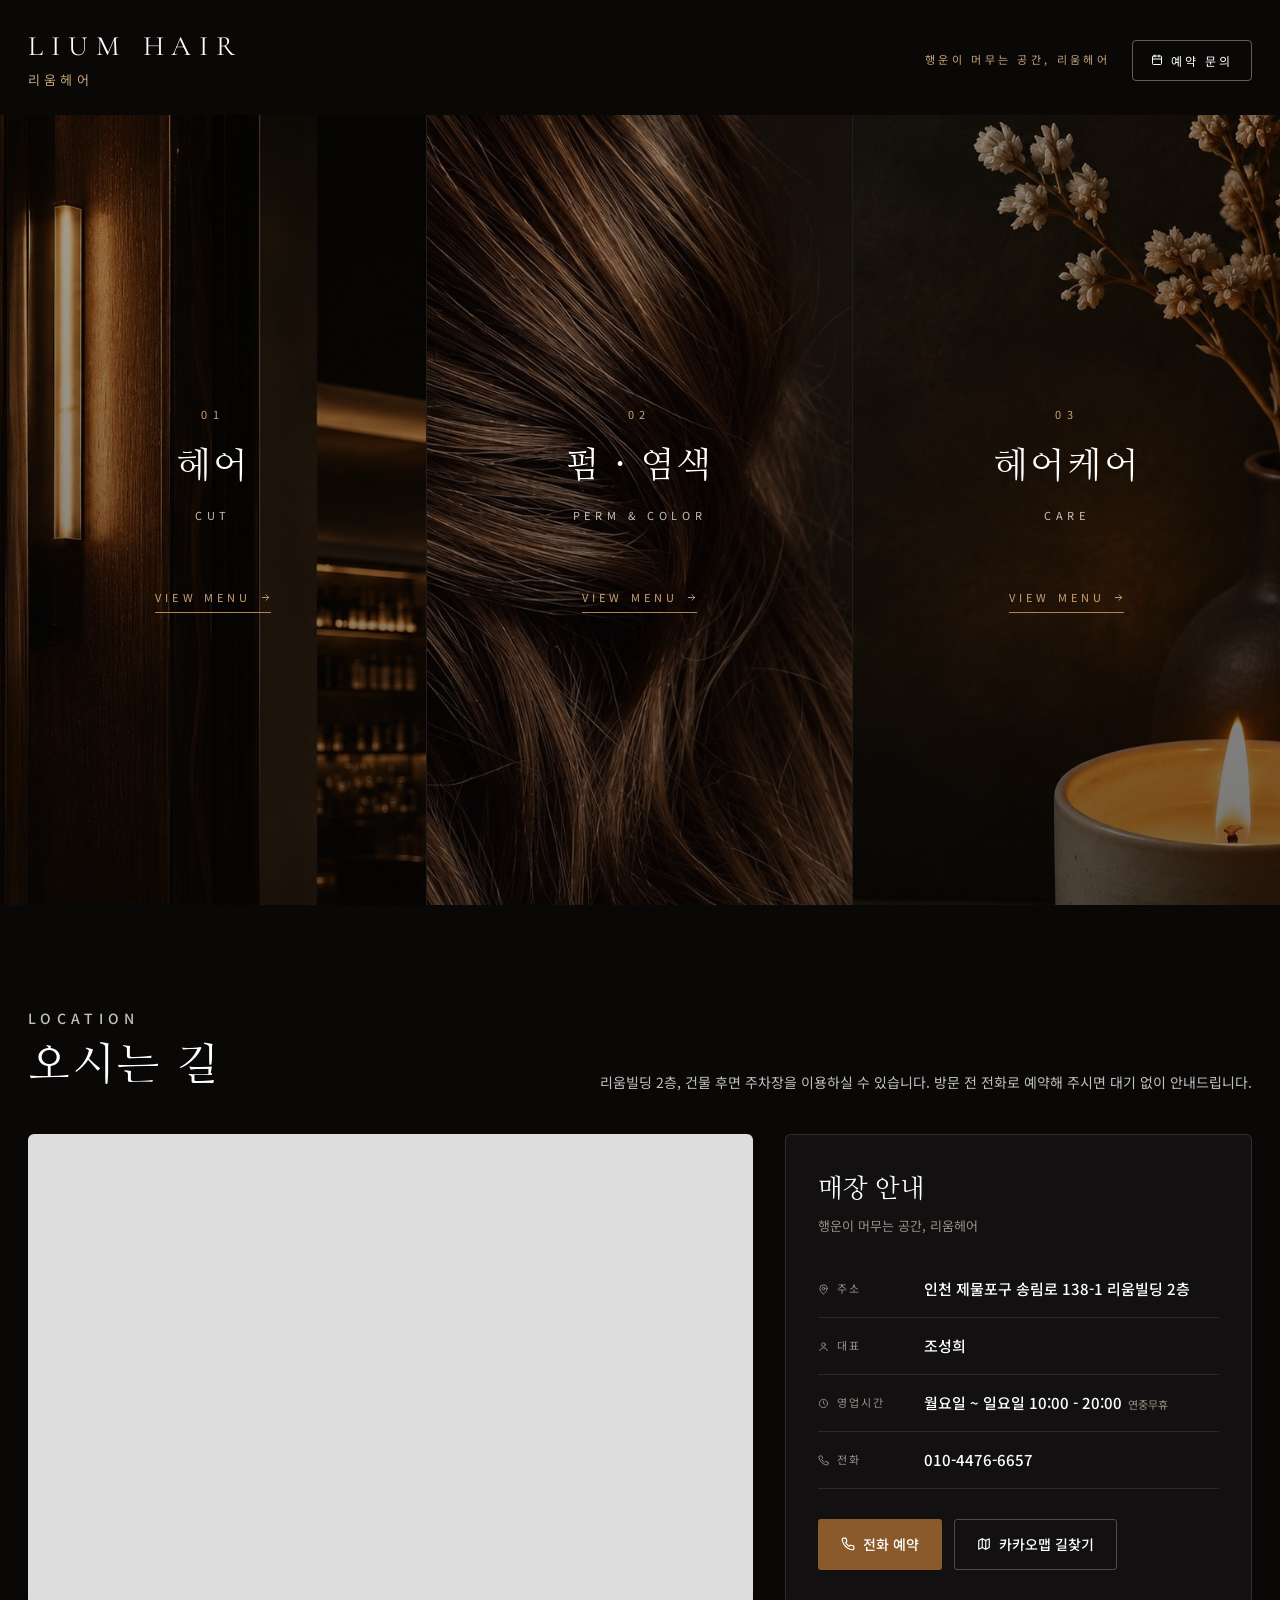
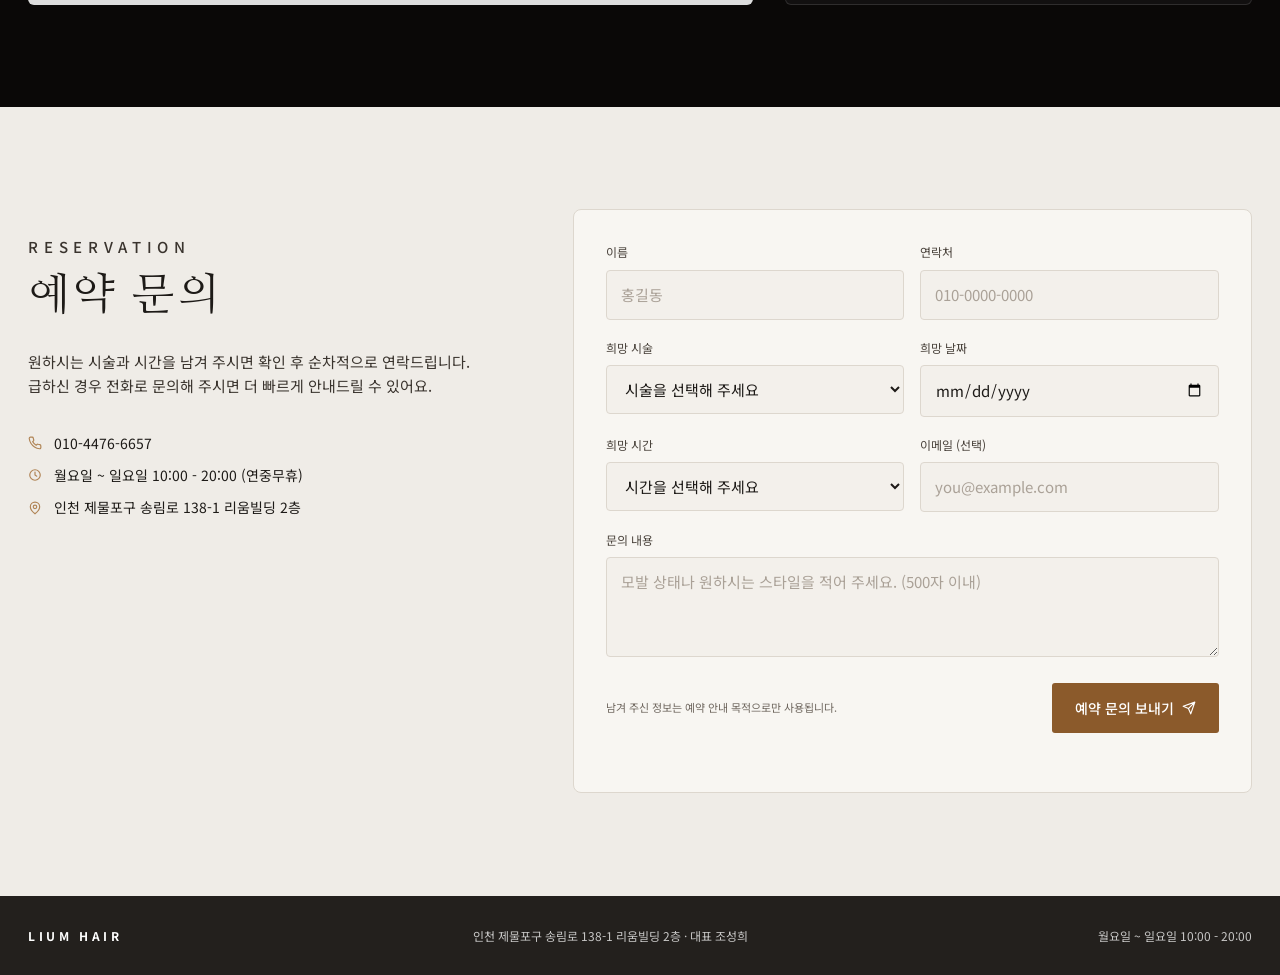
==== index.html @ de259b53 "리움헤어 홈페이지 업로드" ====
<!DOCTYPE html>
<html lang="ko">
<head>
<meta charset="UTF-8">
<meta name="viewport" content="width=device-width, initial-scale=1">
<title>리움헤어 | 인천 헤어살롱 LIUM HAIR</title>
<meta name="description" content="행운이 머무는 공간, 리움헤어. 인천 제물포구 송림로 헤어살롱 — 커트, 펌·염색, 헤어케어.">
<meta property="og:title" content="리움헤어 | 인천 헤어살롱 LIUM HAIR">
<meta property="og:description" content="행운이 머무는 공간, 리움헤어. 인천 제물포구 송림로 헤어살롱 — 커트, 펌·염색, 헤어케어.">
<meta property="og:image" content="images/cut.jpg">
<meta name="theme-color" content="#0a0807">
<link rel="icon" href="data:image/svg+xml,<svg xmlns='http://www.w3.org/2000/svg' viewBox='0 0 64 64'><rect width='64' height='64' fill='%230a0807'/><text x='32' y='44' font-family='Georgia,serif' font-size='34' fill='%23c9a27a' text-anchor='middle'>L</text></svg>">
<link rel="preconnect" href="https://fonts.googleapis.com">
<link rel="preconnect" href="https://fonts.gstatic.com" crossorigin>
<link href="https://fonts.googleapis.com/css2?family=Cormorant+Garamond:wght@400;500&family=Nanum+Myeongjo&family=Noto+Sans+KR:wght@400;500;700&display=swap" rel="stylesheet">
<link rel="stylesheet" href="style.css">
</head>
<body>
<header class="site-header">
  <a href="index.html">
    <h1 class="logo-en">LIUM HAIR</h1>
    <p class="logo-ko">리움헤어</p>
  </a>
  <div class="header-right">
    <span class="tagline">행운이 머무는 공간, 리움헤어</span>
    <a class="btn-ghost" href="#reservation"><svg class="icon" viewBox="0 0 24 24" aria-hidden="true"><rect x="3" y="4" width="18" height="17" rx="2"/><path d="M16 2v4M8 2v4M3 10h18"/></svg> 예약 문의</a>
  </div>
</header>
<main>
<section class="hero">
  <a class="panel" href="cut.html">
    <img src="images/cut.jpg" alt="헤어" style="object-position:60% 50%">
    <div class="panel-body">
      <p class="num">01</p>
      <h2 class="panel-title">헤어</h2>
      <p class="panel-sub">CUT</p>
      <span class="view-menu">VIEW MENU <svg class="icon" viewBox="0 0 24 24" aria-hidden="true"><path d="M5 12h14M13 6l6 6-6 6"/></svg></span>
    </div>
  </a>
  <a class="panel" href="perm.html">
    <img src="images/perm.jpg" alt="펌 · 염색" style="object-position:50% 50%">
    <div class="panel-body">
      <p class="num">02</p>
      <h2 class="panel-title">펌 · 염색</h2>
      <p class="panel-sub">PERM &amp; COLOR</p>
      <span class="view-menu">VIEW MENU <svg class="icon" viewBox="0 0 24 24" aria-hidden="true"><path d="M5 12h14M13 6l6 6-6 6"/></svg></span>
    </div>
  </a>
  <a class="panel" href="care.html">
    <img src="images/care.jpg" alt="헤어케어" style="object-position:88% 50%">
    <div class="panel-body">
      <p class="num">03</p>
      <h2 class="panel-title">헤어케어</h2>
      <p class="panel-sub">CARE</p>
      <span class="view-menu">VIEW MENU <svg class="icon" viewBox="0 0 24 24" aria-hidden="true"><path d="M5 12h14M13 6l6 6-6 6"/></svg></span>
    </div>
  </a>
</section>
<div class="hero-bar">
  <span>월요일 ~ 일요일 10:00 - 20:00</span>
  <span>인천 제물포구 송림로 138-1 리움빌딩 2층</span>
  <a href="tel:01044766657">010-4476-6657</a>
</div>

<section class="section theme-dark" id="location">
  <div class="loc-head reveal">
    <div>
      <p class="eyebrow">LOCATION</p>
      <h2 class="section-title">오시는 길</h2>
    </div>
    <p>리움빌딩 2층, 건물 후면 주차장을 이용하실 수 있습니다. 방문 전 전화로 예약해 주시면 대기 없이 안내드립니다.</p>
  </div>
  <div class="loc-grid reveal">
    <div class="map">
      <iframe src="https://maps.google.com/maps?q=%EC%9D%B8%EC%B2%9C%20%EB%8F%99%EA%B5%AC%20%EC%86%A1%EB%A6%BC%EB%A1%9C%20138-1&z=16&hl=ko&output=embed" title="리움헤어 위치 지도" loading="lazy" referrerpolicy="no-referrer-when-downgrade"></iframe>
    </div>
    <div class="info-card">
      <h3>매장 안내</h3>
      <p class="lead">행운이 머무는 공간, 리움헤어</p>
      <ul class="info-list">
        <li><span class="label"><svg class="icon" viewBox="0 0 24 24" aria-hidden="true"><path d="M20 10c0 6-8 12-8 12s-8-6-8-12a8 8 0 0 1 16 0z"/><circle cx="12" cy="10" r="3"/></svg>주소</span><span>인천 제물포구 송림로 138-1 리움빌딩 2층</span></li>
        <li><span class="label"><svg class="icon" viewBox="0 0 24 24" aria-hidden="true"><circle cx="12" cy="8" r="4"/><path d="M4 21c0-4 4-6 8-6s8 2 8 6"/></svg>대표</span><span>조성희</span></li>
        <li><span class="label"><svg class="icon" viewBox="0 0 24 24" aria-hidden="true"><circle cx="12" cy="12" r="9"/><path d="M12 7v5l3 2"/></svg>영업시간</span><span>월요일 ~ 일요일 <span class="br-m">10:00 - 20:00<small>연중무휴</small></span></span></li>
        <li><span class="label"><svg class="icon" viewBox="0 0 24 24" aria-hidden="true"><path d="M22 16.9v3a2 2 0 0 1-2.2 2 19.8 19.8 0 0 1-8.6-3.1 19.5 19.5 0 0 1-6-6A19.8 19.8 0 0 1 2.1 4.2 2 2 0 0 1 4.1 2h3a2 2 0 0 1 2 1.7c.1 1 .4 1.9.7 2.8a2 2 0 0 1-.5 2.1L8 9.9a16 16 0 0 0 6 6l1.3-1.3a2 2 0 0 1 2.1-.4c.9.3 1.8.6 2.8.7a2 2 0 0 1 1.7 2z"/></svg>전화</span><span><a href="tel:01044766657">010-4476-6657</a></span></li>
      </ul>
      <div class="btn-row" style="margin-top:0">
        <a class="btn btn-primary" href="tel:01044766657"><svg class="icon" viewBox="0 0 24 24" aria-hidden="true"><path d="M22 16.9v3a2 2 0 0 1-2.2 2 19.8 19.8 0 0 1-8.6-3.1 19.5 19.5 0 0 1-6-6A19.8 19.8 0 0 1 2.1 4.2 2 2 0 0 1 4.1 2h3a2 2 0 0 1 2 1.7c.1 1 .4 1.9.7 2.8a2 2 0 0 1-.5 2.1L8 9.9a16 16 0 0 0 6 6l1.3-1.3a2 2 0 0 1 2.1-.4c.9.3 1.8.6 2.8.7a2 2 0 0 1 1.7 2z"/></svg> 전화 예약</a>
        <a class="btn btn-outline" href="https://map.kakao.com/link/search/%EC%9D%B8%EC%B2%9C%20%EB%8F%99%EA%B5%AC%20%EC%86%A1%EB%A6%BC%EB%A1%9C%20138-1" target="_blank" rel="noopener"><svg class="icon" viewBox="0 0 24 24" aria-hidden="true"><path d="m3 6 6-3 6 3 6-3v15l-6 3-6-3-6 3z"/><path d="M9 3v15M15 6v15"/></svg> 카카오맵 길찾기</a>
      </div>
    </div>
  </div>
</section>

<section class="section theme-beige" id="reservation">
  <div class="reserve">
    <div class="reserve-text reveal">
      <p class="eyebrow">RESERVATION</p>
      <h2 class="section-title">예약 문의</h2>
      <p>원하시는 시술과 시간을 남겨 주시면 확인 후 순차적으로 연락드립니다.<br>급하신 경우 전화로 문의해 주시면 더 빠르게 안내드릴 수 있어요.</p>
      <ul class="contact-list">
        <li><svg class="icon" viewBox="0 0 24 24" aria-hidden="true"><path d="M22 16.9v3a2 2 0 0 1-2.2 2 19.8 19.8 0 0 1-8.6-3.1 19.5 19.5 0 0 1-6-6A19.8 19.8 0 0 1 2.1 4.2 2 2 0 0 1 4.1 2h3a2 2 0 0 1 2 1.7c.1 1 .4 1.9.7 2.8a2 2 0 0 1-.5 2.1L8 9.9a16 16 0 0 0 6 6l1.3-1.3a2 2 0 0 1 2.1-.4c.9.3 1.8.6 2.8.7a2 2 0 0 1 1.7 2z"/></svg><a href="tel:01044766657">010-4476-6657</a></li>
        <li><svg class="icon" viewBox="0 0 24 24" aria-hidden="true"><circle cx="12" cy="12" r="9"/><path d="M12 7v5l3 2"/></svg>월요일 ~ 일요일 10:00 - 20:00 (연중무휴)</li>
        <li><svg class="icon" viewBox="0 0 24 24" aria-hidden="true"><path d="M20 10c0 6-8 12-8 12s-8-6-8-12a8 8 0 0 1 16 0z"/><circle cx="12" cy="10" r="3"/></svg>인천 제물포구 송림로 138-1 리움빌딩 2층</li>
      </ul>
    </div>
    <form class="form-card reveal" id="reserve-form" novalidate>
      <div class="form-grid">
        <div class="field"><label for="r-name">이름</label><input id="r-name" name="name" placeholder="홍길동" autocomplete="name"></div>
        <div class="field"><label for="r-phone">연락처</label><input id="r-phone" name="phone" type="tel" inputmode="numeric" placeholder="010-0000-0000" autocomplete="tel"></div>
        <div class="field"><label for="r-service">희망 시술</label><select id="r-service" name="service"><option value="">시술을 선택해 주세요</option><optgroup label="헤어"><option>남성컷</option><option>여성컷</option><option>학생컷</option></optgroup><optgroup label="펌 · 염색"><option>일반펌</option><option>시니어펌</option><option>히피펌</option><option>기본염색</option><option>시니어염색</option></optgroup><optgroup label="헤어케어"><option>크리닉 + 앰플</option></optgroup><option>상담 후 결정</option></select></div>
        <div class="field"><label for="r-date">희망 날짜</label><input id="r-date" name="date" type="date"></div>
        <div class="field"><label for="r-time">희망 시간</label><select id="r-time" name="time"><option value="">시간을 선택해 주세요</option><option>10:00</option><option>10:30</option><option>11:00</option><option>11:30</option><option>12:00</option><option>12:30</option><option>13:00</option><option>13:30</option><option>14:00</option><option>14:30</option><option>15:00</option><option>15:30</option><option>16:00</option><option>16:30</option><option>17:00</option><option>17:30</option><option>18:00</option><option>18:30</option><option>19:00</option></select></div>
        <div class="field"><label for="r-email">이메일 (선택)</label><input id="r-email" name="email" type="email" placeholder="you@example.com" autocomplete="email"></div>
        <div class="field full"><label for="r-msg">문의 내용</label><textarea id="r-msg" name="message" maxlength="500" placeholder="모발 상태나 원하시는 스타일을 적어 주세요. (500자 이내)"></textarea></div>
      </div>
      <div class="form-foot">
        <small>남겨 주신 정보는 예약 안내 목적으로만 사용됩니다.</small>
        <button class="btn btn-primary" type="submit">예약 문의 보내기 <svg class="icon" viewBox="0 0 24 24" aria-hidden="true"><path d="M22 2 11 13M22 2l-7 20-4-9-9-4 20-7z"/></svg></button>
      </div>
      <p class="form-status" role="status" aria-live="polite"></p>
    </form>
  </div>
</section>
</main>
<footer class="site-footer">
  <strong>LIUM HAIR</strong>
  <span>인천 제물포구 송림로 138-1 리움빌딩 2층 · 대표 조성희</span>
  <span>월요일 ~ 일요일 10:00 - 20:00</span>
</footer>
<script src="script.js"></script>
</body>
</html>
---- style.css ----
/* =========================================================
   LIUM HAIR — 리움헤어
   색상·글꼴은 아래 :root 값만 바꾸면 전체에 반영됩니다.
   ========================================================= */
:root {
  --black: #0a0807;
  --dark: #121010;
  --footer: #23201d;
  --cream: #f8f6f2;
  --beige: #efece7;
  --line-light: #ddd7ce;
  --line-dark: rgba(255, 255, 255, 0.09);
  --gold: #b08455;
  --gold-soft: #c9a27a;
  --brown: #8b5a2b;
  --brown-dark: #74491f;
  --text: #1d1a17;
  --muted: #6f675f;
  --muted-dark: #9a9087;
  --serif: "Nanum Myeongjo", "Noto Serif KR", serif;
  --latin: "Cormorant Garamond", "Nanum Myeongjo", serif;
  --sans: "Noto Sans KR", -apple-system, "Apple SD Gothic Neo", "Malgun Gothic", sans-serif;
  --pad: clamp(20px, 2.2vw, 42px);
}

* { box-sizing: border-box; margin: 0; padding: 0; }
html { scroll-behavior: smooth; -webkit-text-size-adjust: 100%; }
body { font-family: var(--sans); color: var(--text); background: var(--cream); line-height: 1.6; word-break: keep-all; }
img { display: block; max-width: 100%; }
a { color: inherit; text-decoration: none; }
button, input, select, textarea { font: inherit; color: inherit; }
.icon { width: 1em; height: 1em; flex: none; fill: none; stroke: currentColor; stroke-width: 2; stroke-linecap: round; stroke-linejoin: round; }

/* ---------- 공통 버튼 ---------- */
.btn { display: inline-flex; align-items: center; gap: 8px; padding: 13px 22px; border-radius: 3px; font-size: 14px; font-weight: 500; cursor: pointer; transition: background .2s, border-color .2s, color .2s; border: 1px solid transparent; white-space: nowrap; }
.btn-primary { background: var(--brown); color: #fff; }
.btn-primary:hover { background: var(--brown-dark); }
.btn-outline { border-color: var(--line-light); background: transparent; color: var(--text); }
.btn-outline:hover { border-color: var(--text); }
.theme-dark .btn-outline { border-color: rgba(255,255,255,.25); color: #fff; }
.theme-dark .btn-outline:hover { border-color: #fff; }

/* ---------- 섹션 공통 ---------- */
.section { padding: clamp(64px, 8vw, 110px) var(--pad); }
.eyebrow { font-size: 11px; letter-spacing: .38em; color: var(--gold); font-weight: 500; margin-bottom: 10px; }
.section-title { font-family: var(--serif); font-weight: 400; font-size: clamp(30px, 3.4vw, 44px); letter-spacing: .06em; line-height: 1.25; }
.theme-dark { background: var(--black); color: #fff; }
.theme-light { background: var(--cream); }
.theme-beige { background: var(--beige); }

/* ---------- 메인 헤더 ---------- */
.site-header { background: var(--black); color: #fff; display: flex; align-items: center; justify-content: space-between; padding: 30px var(--pad) 24px; gap: 20px; }
.logo-en { font-family: var(--latin); font-weight: 400; font-size: clamp(26px, 2.2vw, 34px); letter-spacing: .28em; line-height: 1.2; }
.logo-ko { font-size: 13px; letter-spacing: .32em; color: var(--gold-soft); margin-top: 6px; }
.header-right { display: flex; align-items: center; gap: 22px; }
.tagline { font-size: 11px; letter-spacing: .3em; color: var(--gold-soft); }
.btn-ghost { display: inline-flex; align-items: center; gap: 8px; padding: 10px 18px; border: 1px solid rgba(255,255,255,.35); border-radius: 4px; font-size: 12px; letter-spacing: .25em; transition: background .2s, color .2s; }
.btn-ghost:hover { background: #fff; color: var(--black); }

/* ---------- 메인 히어로 (3분할) ---------- */
.hero { display: grid; grid-template-columns: repeat(3, 1fr); height: calc(100vh - 110px - 50px); height: calc(100svh - 110px - 50px); min-height: 560px; background: var(--black); }
.panel { position: relative; overflow: hidden; color: #fff; display: flex; align-items: center; justify-content: center; text-align: center; border-right: 1px solid var(--line-dark); }
.panel:last-child { border-right: 0; }
.panel img { position: absolute; inset: 0; width: 100%; height: 100%; object-fit: cover; transition: transform 1.2s ease; }
.panel::after { content: ""; position: absolute; inset: 0; background: linear-gradient(180deg, rgba(8,6,5,.35) 0%, rgba(8,6,5,.55) 100%); transition: background .6s; }
.panel:hover img { transform: scale(1.05); }
.panel:hover::after { background: linear-gradient(180deg, rgba(8,6,5,.2) 0%, rgba(8,6,5,.45) 100%); }
.panel-body { position: relative; z-index: 1; }
.num { font-size: 11px; letter-spacing: .5em; color: var(--gold-soft); }
.panel-title { font-family: var(--serif); font-weight: 400; font-size: clamp(32px, 2.8vw, 46px); letter-spacing: .08em; margin: 14px 0 12px; }
.panel-sub { font-size: 11px; letter-spacing: .42em; color: rgba(255,255,255,.75); }
.view-menu { display: inline-flex; align-items: center; gap: 8px; margin-top: 64px; padding-bottom: 6px; border-bottom: 1px solid var(--gold); font-size: 11px; letter-spacing: .38em; color: var(--gold-soft); transition: gap .3s; }
.panel:hover .view-menu { gap: 14px; }
.hero-bar { background: var(--black); color: var(--muted-dark); display: flex; justify-content: space-between; align-items: center; gap: 16px; padding: 16px var(--pad); font-size: 12px; letter-spacing: .08em; border-top: 1px solid var(--line-dark); min-height: 50px; }

/* ---------- 상세 페이지 헤더 ---------- */
.sub-header { position: sticky; top: 0; z-index: 50; background: rgba(248,246,242,.94); backdrop-filter: blur(8px); -webkit-backdrop-filter: blur(8px); border-bottom: 1px solid var(--line-light); display: grid; grid-template-columns: 1fr auto 1fr; align-items: center; padding: 26px var(--pad); }
.back { display: inline-flex; align-items: center; gap: 10px; font-size: 11px; letter-spacing: .3em; justify-self: start; }
.sub-logo { font-family: var(--latin); font-size: 20px; letter-spacing: .3em; }
.sub-phone { justify-self: end; display: inline-flex; align-items: center; gap: 8px; font-size: 11px; letter-spacing: .2em; }

/* ---------- 상세 소개 ---------- */
.intro { display: grid; grid-template-columns: minmax(0, 1.05fr) minmax(0, 1fr); gap: clamp(28px, 4vw, 64px); align-items: center; padding: 64px var(--pad); }
.intro-img { border-radius: 6px; overflow: hidden; aspect-ratio: 880 / 520; }
.intro-img img { width: 100%; height: 100%; object-fit: cover; }
.intro .eyebrow { margin-bottom: 14px; }
.intro-title { font-family: var(--serif); font-weight: 400; font-size: clamp(36px, 3.4vw, 50px); letter-spacing: .08em; line-height: 1.2; }
.intro-sub { color: var(--brown); font-size: 14px; margin: 10px 0 30px; }
.intro-desc { font-size: 16px; line-height: 1.75; color: #3a342e; }
.btn-row { display: flex; flex-wrap: wrap; gap: 12px; margin-top: 34px; }

/* ---------- 메뉴 가격표 ---------- */
.menu-note { font-size: 14px; color: var(--muted); margin-top: 12px; }
.price-list { list-style: none; margin-top: 48px; }
.price-list li { display: flex; justify-content: space-between; gap: 20px; padding: 18px 0; border-bottom: 1px solid var(--line-light); font-size: 16px; font-weight: 500; }
.price-list li:last-child { border-bottom: 0; }
.price-list .price { color: #5b3c1f; }

/* ---------- 다른 메뉴 카드 ---------- */
.cards { display: grid; grid-template-columns: repeat(2, 1fr); gap: 24px; margin-top: 30px; }
.card { position: relative; height: 240px; border-radius: 6px; overflow: hidden; color: #fff; display: flex; align-items: flex-end; padding: 22px; }
.card img { position: absolute; inset: 0; width: 100%; height: 100%; object-fit: cover; transition: transform 1s ease; }
.card::after { content: ""; position: absolute; inset: 0; background: linear-gradient(90deg, rgba(10,8,7,.82) 0%, rgba(10,8,7,.55) 55%, rgba(10,8,7,.3) 100%); }
.card:hover img { transform: scale(1.05); }
.card-body { position: relative; z-index: 1; }
.card .num { font-size: 10px; letter-spacing: .3em; }
.card-title { font-family: var(--serif); font-size: 26px; font-weight: 400; margin: 4px 0 4px; }
.card-sub { font-size: 10px; letter-spacing: .32em; color: rgba(255,255,255,.75); }

/* ---------- 오시는 길 ---------- */
.loc-head { display: flex; justify-content: space-between; align-items: flex-end; gap: 30px; margin-bottom: 40px; }
.loc-head p { max-width: 460px; font-size: 14px; color: var(--muted); }
.theme-dark .loc-head p { color: rgba(255,255,255,.75); }
.loc-grid { display: grid; grid-template-columns: minmax(0, 1.55fr) minmax(0, 1fr); gap: 32px; align-items: stretch; }
.map { position: relative; border-radius: 6px; overflow: hidden; min-height: 440px; background: #ddd; }
.map iframe { position: absolute; inset: 0; width: 100%; height: 100%; border: 0; }
.info-card { border: 1px solid var(--line-light); background: var(--beige); border-radius: 6px; padding: 34px 32px; }
.theme-dark .info-card { border-color: rgba(255,255,255,.12); background: var(--dark); }
.info-card h3 { font-family: var(--serif); font-weight: 400; font-size: 26px; }
.info-card .lead { font-size: 13px; color: var(--muted); margin-top: 6px; }
.theme-dark .info-card .lead { color: var(--muted-dark); }
.info-list { list-style: none; margin: 24px 0 30px; }
.info-list li { display: grid; grid-template-columns: 96px 1fr; align-items: center; gap: 10px; padding: 16px 0; border-bottom: 1px solid var(--line-light); font-size: 15px; font-weight: 500; }
.theme-dark .info-list li { border-color: rgba(255,255,255,.1); }
.info-list .label { display: inline-flex; align-items: center; gap: 8px; font-size: 11px; letter-spacing: .2em; color: var(--muted); font-weight: 400; }
.theme-dark .info-list .label { color: var(--muted-dark); }
.info-list small { font-size: 11px; color: var(--muted); margin-left: 6px; font-weight: 400; }
.theme-dark .info-list small { color: var(--muted-dark); }

/* ---------- 예약 문의 ---------- */
.reserve { display: grid; grid-template-columns: minmax(0, .8fr) minmax(0, 1.1fr); gap: clamp(32px, 4vw, 70px); align-items: start; }
.reserve-text p { font-size: 15px; color: #3a342e; margin-top: 26px; max-width: 690px; }
.contact-list { list-style: none; margin-top: 34px; font-size: 14px; }
.contact-list li { display: flex; align-items: center; gap: 12px; margin-bottom: 10px; }
.contact-list .icon { color: var(--gold); }
.form-card { background: var(--cream); border: 1px solid var(--line-light); border-radius: 8px; padding: 32px; }
.form-grid { display: grid; grid-template-columns: 1fr 1fr; gap: 18px 16px; }
.field { display: flex; flex-direction: column; gap: 8px; }
.field.full { grid-column: 1 / -1; }
.field label { font-size: 12px; color: #4a433c; }
.field input, .field select, .field textarea { width: 100%; background: #f3f0eb; border: 1px solid var(--line-light); border-radius: 4px; padding: 12px 14px; font-size: 15px; outline: none; transition: border-color .2s, background .2s; }
.field textarea { min-height: 100px; resize: vertical; }
.field input:focus, .field select:focus, .field textarea:focus { border-color: var(--brown); background: #fff; }
.field input::placeholder, .field textarea::placeholder { color: #aaa197; }
.form-foot { display: flex; justify-content: space-between; align-items: center; gap: 16px; margin-top: 26px; }
.form-foot small { font-size: 11px; color: var(--muted); }
.form-status { margin-top: 14px; font-size: 13px; color: var(--brown); min-height: 1em; }

/* ---------- 푸터 ---------- */
.site-footer { background: var(--footer); color: rgba(255,255,255,.75); display: flex; justify-content: space-between; align-items: center; gap: 16px; padding: 30px var(--pad); font-size: 12px; }
.site-footer strong { color: #fff; font-size: 12px; letter-spacing: .3em; }

/* ---------- 등장 애니메이션 ---------- */
.reveal { opacity: 0; transform: translateY(18px); transition: opacity .8s ease, transform .8s ease; }
.reveal.in { opacity: 1; transform: none; }
@media (prefers-reduced-motion: reduce) { .reveal { opacity: 1; transform: none; transition: none; } html { scroll-behavior: auto; } }

/* ---------- 데스크탑 전용 ---------- */
@media (min-width: 769px) {
  .hero { height: calc(100vh - 110px); height: calc(100svh - 110px); }
  .hero-bar { display: none; }
}
@media (min-width: 1025px) {
  .loc-head p { max-width: none; white-space: nowrap; }
}
.field input[type="date"] { cursor: pointer; }

/* =========================================================
   태블릿
   ========================================================= */
@media (max-width: 1024px) {
  .loc-grid, .reserve { grid-template-columns: 1fr; }
  .tagline { display: none; }
}

/* =========================================================
   모바일
   ========================================================= */
@media (max-width: 768px) {
  .site-header { flex-direction: column; text-align: center; padding: 30px 20px 22px; gap: 18px; }
  .header-right { gap: 0; }
  .hero { grid-template-columns: 1fr; height: auto; min-height: 0; }
  .panel { height: 280px; border-right: 0; border-bottom: 1px solid var(--line-dark); }
  .panel-title { font-size: 34px; margin: 10px 0 8px; }
  .view-menu { margin-top: 30px; }
  .hero-bar { flex-direction: column; text-align: center; gap: 4px; padding: 20px; }

  .sub-header { padding: 18px 20px; }
  .sub-logo { font-size: 16px; letter-spacing: .24em; }
  .sub-phone span { display: none; }
  .sub-phone .icon { width: 18px; height: 18px; }
  .back span { display: none; }
  .back .icon { width: 18px; height: 18px; }

  .intro { grid-template-columns: 1fr; padding: 28px 20px 56px; gap: 30px; }
  .intro-desc { font-size: 15px; }
  .btn-row .btn { flex: 1; justify-content: center; }

  .cards { grid-template-columns: 1fr; gap: 14px; }
  .card { height: 180px; }

  .loc-head { flex-direction: column; align-items: flex-start; gap: 14px; margin-bottom: 28px; }
  .map { min-height: 300px; }
  .info-card { padding: 26px 22px; }
  .info-list li { grid-template-columns: 84px 1fr; font-size: 14px; }
  .br-m { display: block; }
  .info-card .btn-row { flex-direction: column; }
  .info-card .btn-row .btn { justify-content: center; }

  .form-card { padding: 22px 18px; }
  .form-grid { grid-template-columns: 1fr; }
  .form-foot { flex-direction: column-reverse; align-items: stretch; text-align: center; }
  .form-foot .btn { justify-content: center; padding: 15px; }

  .site-footer { flex-direction: column; text-align: center; gap: 8px; padding: 28px 20px; }
}
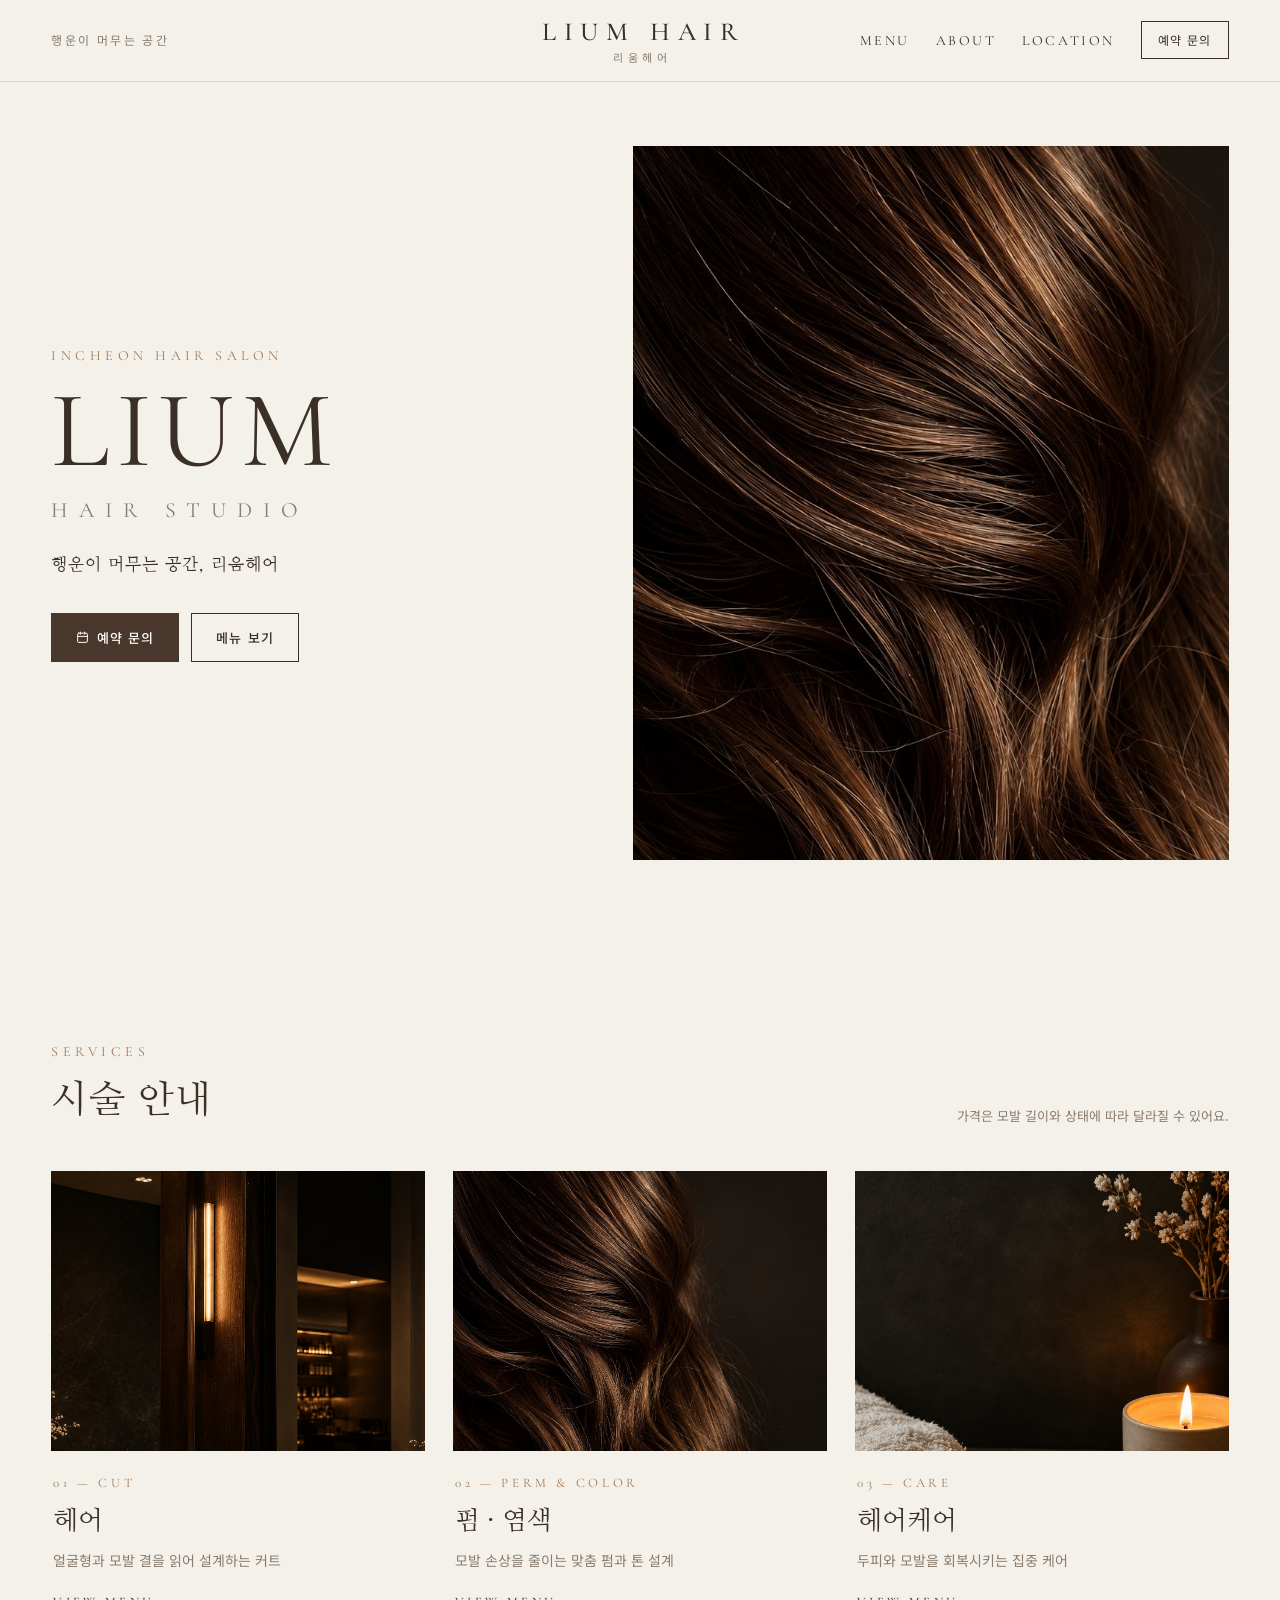
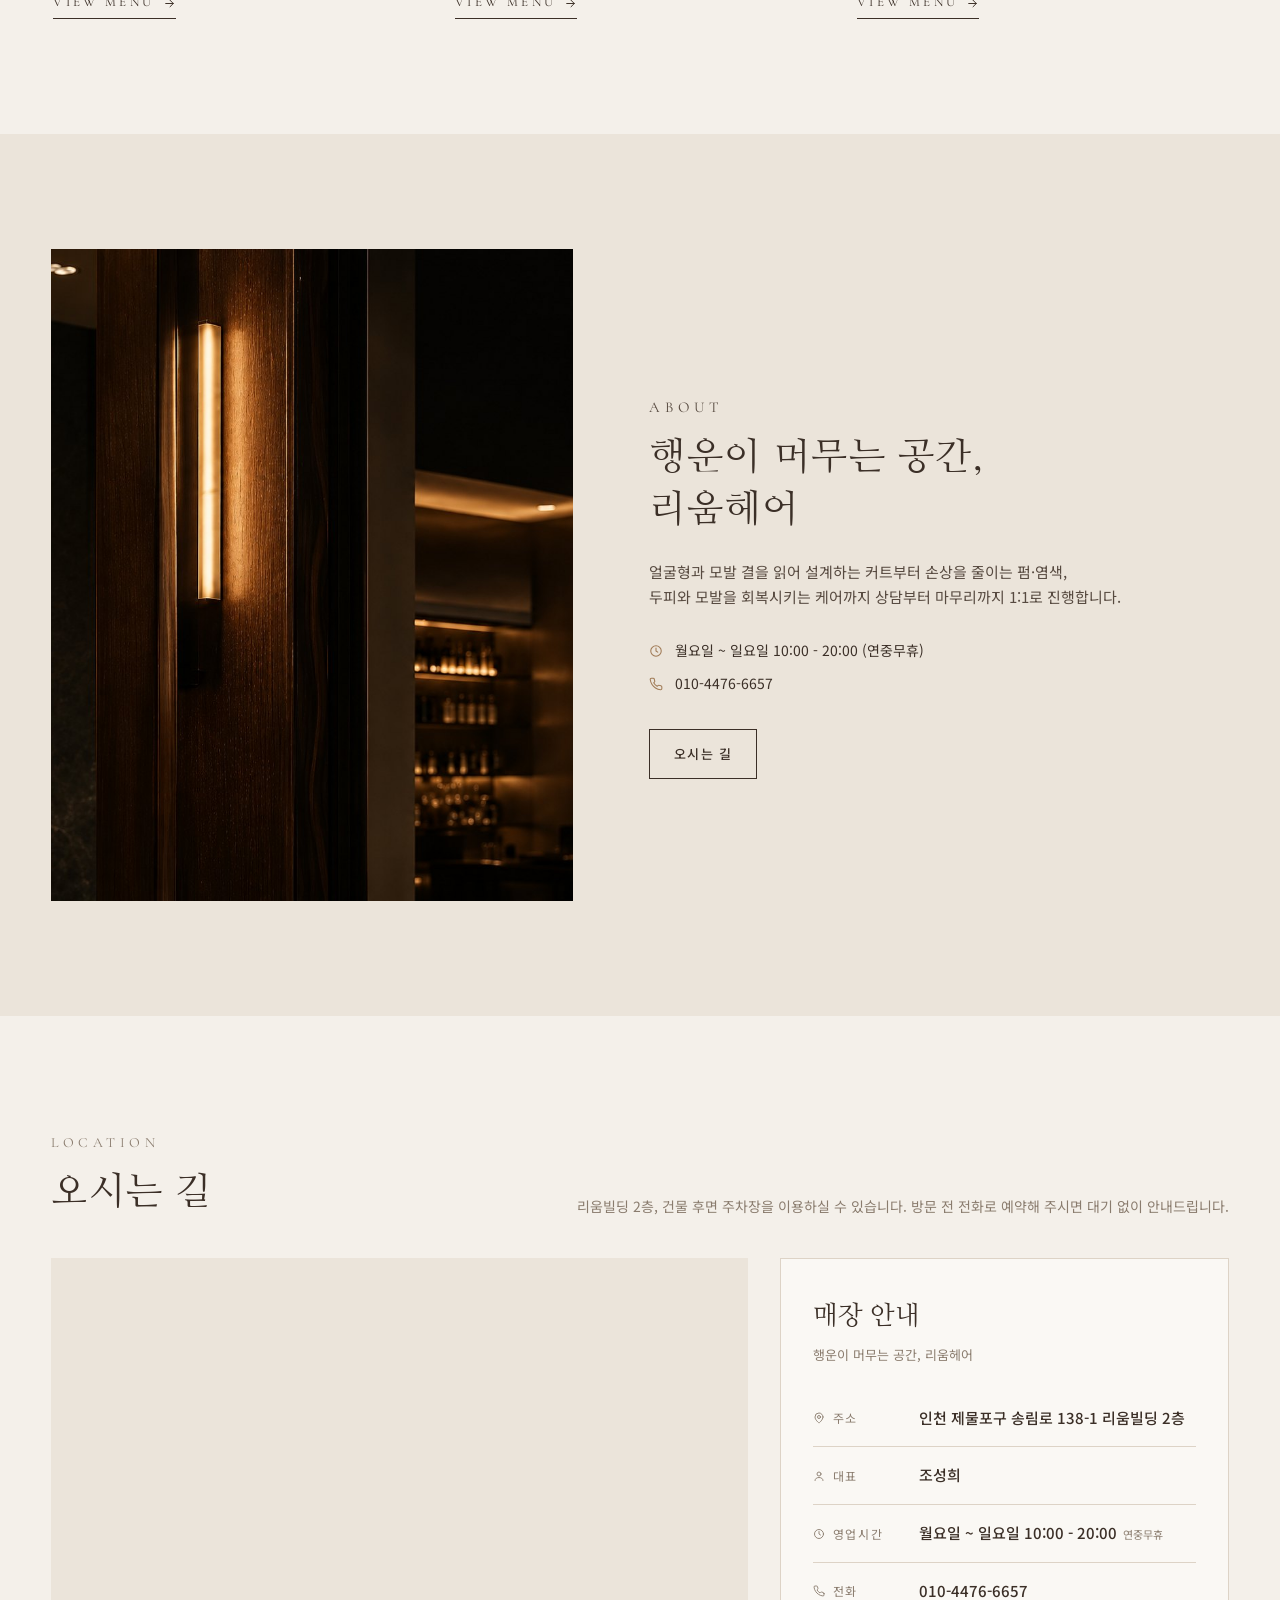
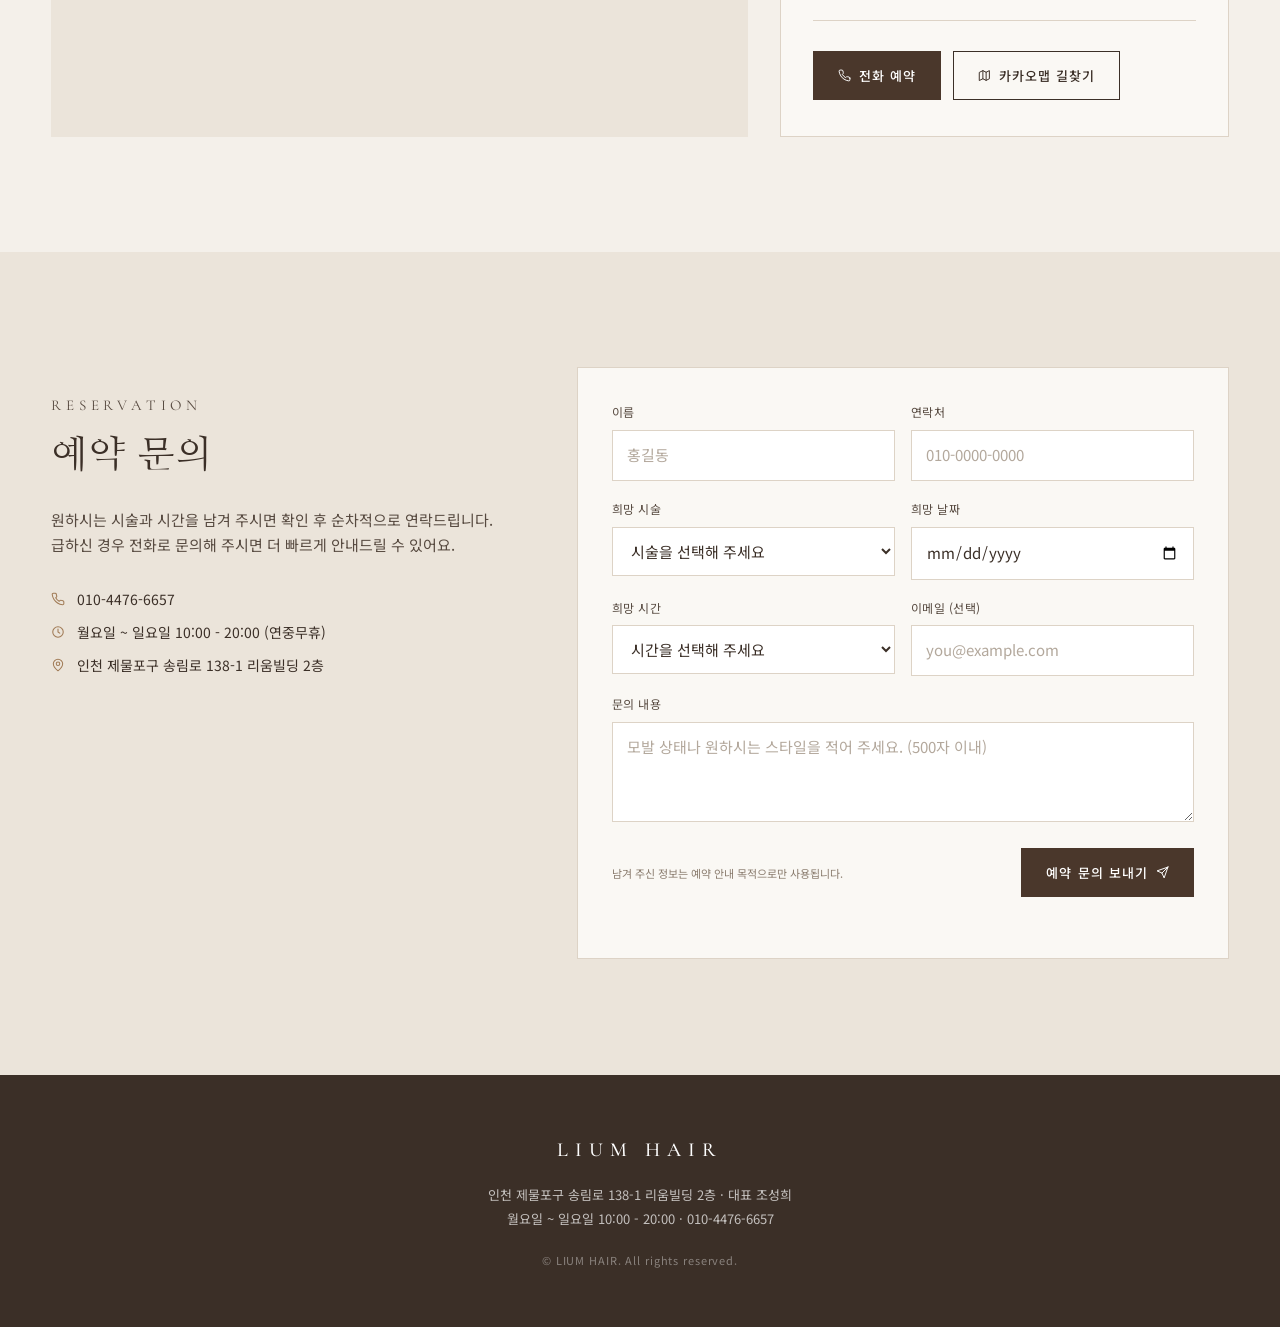
==== commit 7d2684fe: "밝은 크림 톤으로 디자인 변경" ====
--- a/index.html
+++ b/index.html
@@ -8,8 +8,8 @@
 <meta property="og:title" content="리움헤어 | 인천 헤어살롱 LIUM HAIR">
 <meta property="og:description" content="행운이 머무는 공간, 리움헤어. 인천 제물포구 송림로 헤어살롱 — 커트, 펌·염색, 헤어케어.">
 <meta property="og:image" content="images/cut.jpg">
-<meta name="theme-color" content="#0a0807">
-<link rel="icon" href="data:image/svg+xml,<svg xmlns='http://www.w3.org/2000/svg' viewBox='0 0 64 64'><rect width='64' height='64' fill='%230a0807'/><text x='32' y='44' font-family='Georgia,serif' font-size='34' fill='%23c9a27a' text-anchor='middle'>L</text></svg>">
+<meta name="theme-color" content="#f1ece4">
+<link rel="icon" href="data:image/svg+xml,<svg xmlns='http://www.w3.org/2000/svg' viewBox='0 0 64 64'><rect width='64' height='64' fill='%233b2f27'/><text x='32' y='44' font-family='Georgia,serif' font-size='34' fill='%23c9a27a' text-anchor='middle'>L</text></svg>">
 <link rel="preconnect" href="https://fonts.googleapis.com">
 <link rel="preconnect" href="https://fonts.gstatic.com" crossorigin>
 <link href="https://fonts.googleapis.com/css2?family=Cormorant+Garamond:wght@400;500&family=Nanum+Myeongjo&family=Noto+Sans+KR:wght@400;500;700&display=swap" rel="stylesheet">
@@ -17,52 +17,90 @@
 </head>
 <body>
 <header class="site-header">
-  <a href="index.html">
-    <h1 class="logo-en">LIUM HAIR</h1>
-    <p class="logo-ko">리움헤어</p>
+  <span class="header-left">행운이 머무는 공간</span>
+  <a class="brand" href="index.html">
+    <span class="logo-en">LIUM HAIR</span>
+    <span class="logo-ko">리움헤어</span>
   </a>
-  <div class="header-right">
-    <span class="tagline">행운이 머무는 공간, 리움헤어</span>
-    <a class="btn-ghost" href="#reservation"><svg class="icon" viewBox="0 0 24 24" aria-hidden="true"><rect x="3" y="4" width="18" height="17" rx="2"/><path d="M16 2v4M8 2v4M3 10h18"/></svg> 예약 문의</a>
-  </div>
+  <nav class="nav">
+    <a href="#services">MENU</a>
+    <a href="#about">ABOUT</a>
+    <a href="#location">LOCATION</a>
+    <a class="nav-cta" href="#reservation">예약 문의</a>
+  </nav>
 </header>
 <main>
 <section class="hero">
-  <a class="panel" href="cut.html">
-    <img src="images/cut.jpg" alt="헤어" style="object-position:60% 50%">
-    <div class="panel-body">
-      <p class="num">01</p>
-      <h2 class="panel-title">헤어</h2>
-      <p class="panel-sub">CUT</p>
-      <span class="view-menu">VIEW MENU <svg class="icon" viewBox="0 0 24 24" aria-hidden="true"><path d="M5 12h14M13 6l6 6-6 6"/></svg></span>
+  <div class="hero-text reveal">
+    <p class="eyebrow">INCHEON HAIR SALON</p>
+    <h1 class="hero-title">LIUM<span>HAIR STUDIO</span></h1>
+    <p class="hero-ko">행운이 머무는 공간, 리움헤어</p>
+    <div class="btn-row">
+      <a class="btn btn-primary" href="#reservation"><svg class="icon" viewBox="0 0 24 24" aria-hidden="true"><rect x="3" y="4" width="18" height="17" rx="2"/><path d="M16 2v4M8 2v4M3 10h18"/></svg> 예약 문의</a>
+      <a class="btn btn-outline" href="#services">메뉴 보기</a>
     </div>
-  </a>
-  <a class="panel" href="perm.html">
-    <img src="images/perm.jpg" alt="펌 · 염색" style="object-position:50% 50%">
-    <div class="panel-body">
-      <p class="num">02</p>
-      <h2 class="panel-title">펌 · 염색</h2>
-      <p class="panel-sub">PERM &amp; COLOR</p>
-      <span class="view-menu">VIEW MENU <svg class="icon" viewBox="0 0 24 24" aria-hidden="true"><path d="M5 12h14M13 6l6 6-6 6"/></svg></span>
+  </div>
+  <div class="hero-img reveal"><img src="images/perm.jpg" alt="리움헤어 펌 스타일"></div>
+</section>
+
+<section class="section theme-light" id="services">
+  <div class="sec-head reveal">
+    <div>
+      <p class="eyebrow">SERVICES</p>
+      <h2 class="section-title">시술 안내</h2>
     </div>
-  </a>
-  <a class="panel" href="care.html">
-    <img src="images/care.jpg" alt="헤어케어" style="object-position:88% 50%">
-    <div class="panel-body">
-      <p class="num">03</p>
-      <h2 class="panel-title">헤어케어</h2>
-      <p class="panel-sub">CARE</p>
-      <span class="view-menu">VIEW MENU <svg class="icon" viewBox="0 0 24 24" aria-hidden="true"><path d="M5 12h14M13 6l6 6-6 6"/></svg></span>
+    <p class="sec-note">가격은 모발 길이와 상태에 따라 달라질 수 있어요.</p>
+  </div>
+  <div class="svc-grid">
+    <a class="svc-card reveal" href="cut.html">
+      <div class="svc-img"><img src="images/cut.jpg" alt="헤어" loading="lazy" style="object-position:60% 50%"></div>
+      <div class="svc-body">
+        <p class="num">01 — CUT</p>
+        <h3 class="svc-title">헤어</h3>
+        <p class="svc-sub">얼굴형과 모발 결을 읽어 설계하는 커트</p>
+        <span class="view-menu">VIEW MENU <svg class="icon" viewBox="0 0 24 24" aria-hidden="true"><path d="M5 12h14M13 6l6 6-6 6"/></svg></span>
+      </div>
+    </a>
+    <a class="svc-card reveal" href="perm.html">
+      <div class="svc-img"><img src="images/perm.jpg" alt="펌 · 염색" loading="lazy" style="object-position:50% 50%"></div>
+      <div class="svc-body">
+        <p class="num">02 — PERM &amp; COLOR</p>
+        <h3 class="svc-title">펌 · 염색</h3>
+        <p class="svc-sub">모발 손상을 줄이는 맞춤 펌과 톤 설계</p>
+        <span class="view-menu">VIEW MENU <svg class="icon" viewBox="0 0 24 24" aria-hidden="true"><path d="M5 12h14M13 6l6 6-6 6"/></svg></span>
+      </div>
+    </a>
+    <a class="svc-card reveal" href="care.html">
+      <div class="svc-img"><img src="images/care.jpg" alt="헤어케어" loading="lazy" style="object-position:88% 50%"></div>
+      <div class="svc-body">
+        <p class="num">03 — CARE</p>
+        <h3 class="svc-title">헤어케어</h3>
+        <p class="svc-sub">두피와 모발을 회복시키는 집중 케어</p>
+        <span class="view-menu">VIEW MENU <svg class="icon" viewBox="0 0 24 24" aria-hidden="true"><path d="M5 12h14M13 6l6 6-6 6"/></svg></span>
+      </div>
+    </a>
+  </div>
+</section>
+
+<section class="section theme-beige" id="about">
+  <div class="about">
+    <div class="about-img reveal"><img src="images/cut.jpg" alt="리움헤어 매장" loading="lazy"></div>
+    <div class="about-text reveal">
+      <p class="eyebrow">ABOUT</p>
+      <h2 class="section-title">행운이 머무는 공간,<br>리움헤어</h2>
+      <p>얼굴형과 모발 결을 읽어 설계하는 커트부터 손상을 줄이는 펌·염색,<br class="pc-br">두피와 모발을 회복시키는 케어까지 상담부터 마무리까지 1:1로 진행합니다.</p>
+      <ul class="contact-list">
+        <li><svg class="icon" viewBox="0 0 24 24" aria-hidden="true"><circle cx="12" cy="12" r="9"/><path d="M12 7v5l3 2"/></svg>월요일 ~ 일요일 10:00 - 20:00 (연중무휴)</li>
+        <li><svg class="icon" viewBox="0 0 24 24" aria-hidden="true"><path d="M22 16.9v3a2 2 0 0 1-2.2 2 19.8 19.8 0 0 1-8.6-3.1 19.5 19.5 0 0 1-6-6A19.8 19.8 0 0 1 2.1 4.2 2 2 0 0 1 4.1 2h3a2 2 0 0 1 2 1.7c.1 1 .4 1.9.7 2.8a2 2 0 0 1-.5 2.1L8 9.9a16 16 0 0 0 6 6l1.3-1.3a2 2 0 0 1 2.1-.4c.9.3 1.8.6 2.8.7a2 2 0 0 1 1.7 2z"/></svg><a href="tel:01044766657">010-4476-6657</a></li>
+      </ul>
+      <div class="btn-row">
+        <a class="btn btn-outline" href="#location">오시는 길</a>
+      </div>
     </div>
-  </a>
+  </div>
 </section>
-<div class="hero-bar">
-  <span>월요일 ~ 일요일 10:00 - 20:00</span>
-  <span>인천 제물포구 송림로 138-1 리움빌딩 2층</span>
-  <a href="tel:01044766657">010-4476-6657</a>
-</div>
 
-<section class="section theme-dark" id="location">
+<section class="section theme-light" id="location">
   <div class="loc-head reveal">
     <div>
       <p class="eyebrow">LOCATION</p>
@@ -124,8 +162,9 @@
 </main>
 <footer class="site-footer">
   <strong>LIUM HAIR</strong>
-  <span>인천 제물포구 송림로 138-1 리움빌딩 2층 · 대표 조성희</span>
-  <span>월요일 ~ 일요일 10:00 - 20:00</span>
+  <p>인천 제물포구 송림로 138-1 리움빌딩 2층 · 대표 조성희</p>
+  <p>월요일 ~ 일요일 10:00 - 20:00 · <a href="tel:01044766657">010-4476-6657</a></p>
+  <small>© LIUM HAIR. All rights reserved.</small>
 </footer>
 <script src="script.js"></script>
 </body>
--- a/style.css
+++ b/style.css
@@ -3,152 +3,159 @@
    색상·글꼴은 아래 :root 값만 바꾸면 전체에 반영됩니다.
    ========================================================= */
 :root {
-  --black: #0a0807;
-  --dark: #121010;
-  --footer: #23201d;
-  --cream: #f8f6f2;
-  --beige: #efece7;
-  --line-light: #ddd7ce;
-  --line-dark: rgba(255, 255, 255, 0.09);
-  --gold: #b08455;
-  --gold-soft: #c9a27a;
-  --brown: #8b5a2b;
-  --brown-dark: #74491f;
-  --text: #1d1a17;
-  --muted: #6f675f;
-  --muted-dark: #9a9087;
+  --cream: #f4f0ea;      /* 기본 배경 */
+  --beige: #ebe4da;      /* 구역 배경 */
+  --paper: #faf8f4;      /* 카드·입력칸 */
+  --line: #ddd3c6;
+  --text: #3b2f27;       /* 기본 글자 (짙은 갈색) */
+  --muted: #8a7c6e;
+  --brown: #4a372b;      /* 버튼 */
+  --brown-dark: #33261d;
+  --accent: #a07a55;     /* 작은 영문 라벨 */
+  --footer: #3b2f27;
   --serif: "Nanum Myeongjo", "Noto Serif KR", serif;
   --latin: "Cormorant Garamond", "Nanum Myeongjo", serif;
   --sans: "Noto Sans KR", -apple-system, "Apple SD Gothic Neo", "Malgun Gothic", sans-serif;
-  --pad: clamp(20px, 2.2vw, 42px);
+  --pad: clamp(20px, 4vw, 64px);
+  --max: 1240px;
 }
 
 * { box-sizing: border-box; margin: 0; padding: 0; }
 html { scroll-behavior: smooth; -webkit-text-size-adjust: 100%; }
-body { font-family: var(--sans); color: var(--text); background: var(--cream); line-height: 1.6; word-break: keep-all; }
+body { font-family: var(--sans); color: var(--text); background: var(--cream); line-height: 1.65; word-break: keep-all; }
 img { display: block; max-width: 100%; }
 a { color: inherit; text-decoration: none; }
 button, input, select, textarea { font: inherit; color: inherit; }
-.icon { width: 1em; height: 1em; flex: none; fill: none; stroke: currentColor; stroke-width: 2; stroke-linecap: round; stroke-linejoin: round; }
+.icon { width: 1em; height: 1em; flex: none; fill: none; stroke: currentColor; stroke-width: 1.8; stroke-linecap: round; stroke-linejoin: round; }
 
 /* ---------- 공통 버튼 ---------- */
-.btn { display: inline-flex; align-items: center; gap: 8px; padding: 13px 22px; border-radius: 3px; font-size: 14px; font-weight: 500; cursor: pointer; transition: background .2s, border-color .2s, color .2s; border: 1px solid transparent; white-space: nowrap; }
+.btn { display: inline-flex; align-items: center; gap: 8px; padding: 13px 24px; border-radius: 0; font-size: 13px; letter-spacing: .08em; font-weight: 500; cursor: pointer; transition: background .2s, border-color .2s, color .2s; border: 1px solid transparent; white-space: nowrap; }
 .btn-primary { background: var(--brown); color: #fff; }
 .btn-primary:hover { background: var(--brown-dark); }
-.btn-outline { border-color: var(--line-light); background: transparent; color: var(--text); }
-.btn-outline:hover { border-color: var(--text); }
-.theme-dark .btn-outline { border-color: rgba(255,255,255,.25); color: #fff; }
-.theme-dark .btn-outline:hover { border-color: #fff; }
+.btn-outline { border-color: var(--text); background: transparent; color: var(--text); }
+.btn-outline:hover { background: var(--text); color: var(--cream); }
+.btn-row { display: flex; flex-wrap: wrap; gap: 12px; margin-top: 34px; }
 
 /* ---------- 섹션 공통 ---------- */
-.section { padding: clamp(64px, 8vw, 110px) var(--pad); }
-.eyebrow { font-size: 11px; letter-spacing: .38em; color: var(--gold); font-weight: 500; margin-bottom: 10px; }
-.section-title { font-family: var(--serif); font-weight: 400; font-size: clamp(30px, 3.4vw, 44px); letter-spacing: .06em; line-height: 1.25; }
-.theme-dark { background: var(--black); color: #fff; }
+.section { padding: clamp(72px, 9vw, 130px) var(--pad); }
+.section > * { max-width: var(--max); margin-left: auto; margin-right: auto; }
+.eyebrow { font-family: var(--latin); font-size: 14px; letter-spacing: .32em; color: var(--accent); margin-bottom: 12px; }
+.section-title { font-family: var(--serif); font-weight: 400; font-size: clamp(28px, 3vw, 40px); letter-spacing: .04em; line-height: 1.35; }
 .theme-light { background: var(--cream); }
 .theme-beige { background: var(--beige); }
+.sec-head { display: flex; justify-content: space-between; align-items: flex-end; gap: 30px; margin-bottom: 44px; }
+.sec-note { font-size: 13px; color: var(--muted); }
 
 /* ---------- 메인 헤더 ---------- */
-.site-header { background: var(--black); color: #fff; display: flex; align-items: center; justify-content: space-between; padding: 30px var(--pad) 24px; gap: 20px; }
-.logo-en { font-family: var(--latin); font-weight: 400; font-size: clamp(26px, 2.2vw, 34px); letter-spacing: .28em; line-height: 1.2; }
-.logo-ko { font-size: 13px; letter-spacing: .32em; color: var(--gold-soft); margin-top: 6px; }
-.header-right { display: flex; align-items: center; gap: 22px; }
-.tagline { font-size: 11px; letter-spacing: .3em; color: var(--gold-soft); }
-.btn-ghost { display: inline-flex; align-items: center; gap: 8px; padding: 10px 18px; border: 1px solid rgba(255,255,255,.35); border-radius: 4px; font-size: 12px; letter-spacing: .25em; transition: background .2s, color .2s; }
-.btn-ghost:hover { background: #fff; color: var(--black); }
-
-/* ---------- 메인 히어로 (3분할) ---------- */
-.hero { display: grid; grid-template-columns: repeat(3, 1fr); height: calc(100vh - 110px - 50px); height: calc(100svh - 110px - 50px); min-height: 560px; background: var(--black); }
-.panel { position: relative; overflow: hidden; color: #fff; display: flex; align-items: center; justify-content: center; text-align: center; border-right: 1px solid var(--line-dark); }
-.panel:last-child { border-right: 0; }
-.panel img { position: absolute; inset: 0; width: 100%; height: 100%; object-fit: cover; transition: transform 1.2s ease; }
-.panel::after { content: ""; position: absolute; inset: 0; background: linear-gradient(180deg, rgba(8,6,5,.35) 0%, rgba(8,6,5,.55) 100%); transition: background .6s; }
-.panel:hover img { transform: scale(1.05); }
-.panel:hover::after { background: linear-gradient(180deg, rgba(8,6,5,.2) 0%, rgba(8,6,5,.45) 100%); }
-.panel-body { position: relative; z-index: 1; }
-.num { font-size: 11px; letter-spacing: .5em; color: var(--gold-soft); }
-.panel-title { font-family: var(--serif); font-weight: 400; font-size: clamp(32px, 2.8vw, 46px); letter-spacing: .08em; margin: 14px 0 12px; }
-.panel-sub { font-size: 11px; letter-spacing: .42em; color: rgba(255,255,255,.75); }
-.view-menu { display: inline-flex; align-items: center; gap: 8px; margin-top: 64px; padding-bottom: 6px; border-bottom: 1px solid var(--gold); font-size: 11px; letter-spacing: .38em; color: var(--gold-soft); transition: gap .3s; }
-.panel:hover .view-menu { gap: 14px; }
-.hero-bar { background: var(--black); color: var(--muted-dark); display: flex; justify-content: space-between; align-items: center; gap: 16px; padding: 16px var(--pad); font-size: 12px; letter-spacing: .08em; border-top: 1px solid var(--line-dark); min-height: 50px; }
+.site-header { position: sticky; top: 0; z-index: 50; display: grid; grid-template-columns: 1fr auto 1fr; align-items: center; gap: 20px; padding: 18px var(--pad); background: rgba(244,240,234,.92); backdrop-filter: blur(8px); -webkit-backdrop-filter: blur(8px); border-bottom: 1px solid var(--line); }
+.header-left { font-size: 12px; letter-spacing: .2em; color: var(--muted); }
+.brand { text-align: center; line-height: 1.1; }
+.logo-en { display: block; font-family: var(--latin); font-size: 26px; font-weight: 500; letter-spacing: .3em; padding-left: .3em; }
+.logo-ko { display: block; font-size: 11px; letter-spacing: .4em; color: var(--muted); margin-top: 4px; padding-left: .4em; }
+.nav { justify-self: end; display: flex; align-items: center; gap: 26px; font-family: var(--latin); font-size: 14px; letter-spacing: .18em; }
+.nav a { position: relative; padding: 4px 0; }
+.nav a:not(.nav-cta)::after { content: ""; position: absolute; left: 0; right: 0; bottom: 0; height: 1px; background: currentColor; transform: scaleX(0); transition: transform .3s; }
+.nav a:not(.nav-cta):hover::after { transform: scaleX(1); }
+.nav-cta { font-family: var(--sans); font-size: 12px; letter-spacing: .12em; border: 1px solid var(--text); padding: 8px 16px !important; transition: background .2s, color .2s; }
+.nav-cta:hover { background: var(--text); color: var(--cream); }
+
+/* ---------- 메인 히어로 ---------- */
+.hero { display: grid; grid-template-columns: minmax(0, 1fr) minmax(0, 1.15fr); align-items: center; gap: clamp(30px, 5vw, 80px); padding: clamp(40px, 5vw, 70px) var(--pad); max-width: calc(var(--max) + var(--pad) * 2); margin: 0 auto; min-height: calc(100vh - 80px); min-height: calc(100svh - 80px); }
+.hero-title { font-family: var(--latin); font-weight: 400; font-size: clamp(64px, 8.5vw, 128px); line-height: .95; letter-spacing: .06em; }
+.hero-title span { display: block; font-size: .2em; letter-spacing: .5em; margin-top: 18px; color: var(--muted); }
+.hero-ko { font-family: var(--serif); font-size: 17px; margin-top: 30px; letter-spacing: .06em; }
+.hero-img { aspect-ratio: 5 / 6; overflow: hidden; }
+.hero-img img { width: 100%; height: 100%; object-fit: cover; object-position: 30% 50%; }
+
+/* ---------- 시술 카드 ---------- */
+.svc-grid { display: grid; grid-template-columns: repeat(3, 1fr); gap: 28px; }
+.svc-card { display: block; }
+.svc-img { aspect-ratio: 4 / 3; overflow: hidden; background: var(--beige); }
+.svc-img img { width: 100%; height: 100%; object-fit: cover; transition: transform 1s ease; }
+.svc-card:hover .svc-img img { transform: scale(1.05); }
+.svc-body { padding: 22px 2px 0; }
+.num { font-family: var(--latin); font-size: 13px; letter-spacing: .28em; color: var(--accent); }
+.svc-title { font-family: var(--serif); font-weight: 400; font-size: 26px; margin: 6px 0 6px; }
+.svc-sub { font-size: 14px; color: var(--muted); }
+.view-menu { display: inline-flex; align-items: center; gap: 8px; margin-top: 20px; padding-bottom: 4px; border-bottom: 1px solid var(--text); font-family: var(--latin); font-size: 13px; letter-spacing: .26em; transition: gap .3s; }
+.svc-card:hover .view-menu { gap: 14px; }
+
+/* ---------- 소개 ---------- */
+.about { display: grid; grid-template-columns: minmax(0, .9fr) minmax(0, 1fr); gap: clamp(32px, 6vw, 96px); align-items: center; }
+.about-img { aspect-ratio: 4 / 5; overflow: hidden; }
+.about-img img { width: 100%; height: 100%; object-fit: cover; object-position: 60% 50%; }
+.about-text > p { margin-top: 24px; font-size: 15px; color: #574a40; }
 
 /* ---------- 상세 페이지 헤더 ---------- */
-.sub-header { position: sticky; top: 0; z-index: 50; background: rgba(248,246,242,.94); backdrop-filter: blur(8px); -webkit-backdrop-filter: blur(8px); border-bottom: 1px solid var(--line-light); display: grid; grid-template-columns: 1fr auto 1fr; align-items: center; padding: 26px var(--pad); }
-.back { display: inline-flex; align-items: center; gap: 10px; font-size: 11px; letter-spacing: .3em; justify-self: start; }
-.sub-logo { font-family: var(--latin); font-size: 20px; letter-spacing: .3em; }
-.sub-phone { justify-self: end; display: inline-flex; align-items: center; gap: 8px; font-size: 11px; letter-spacing: .2em; }
+.sub-header { position: sticky; top: 0; z-index: 50; background: rgba(244,240,234,.92); backdrop-filter: blur(8px); -webkit-backdrop-filter: blur(8px); border-bottom: 1px solid var(--line); display: grid; grid-template-columns: 1fr auto 1fr; align-items: center; padding: 22px var(--pad); }
+.back { display: inline-flex; align-items: center; gap: 10px; font-family: var(--latin); font-size: 14px; letter-spacing: .26em; justify-self: start; }
+.sub-logo { font-family: var(--latin); font-size: 22px; font-weight: 500; letter-spacing: .3em; }
+.sub-phone { justify-self: end; display: inline-flex; align-items: center; gap: 8px; font-size: 12px; letter-spacing: .14em; }
 
 /* ---------- 상세 소개 ---------- */
-.intro { display: grid; grid-template-columns: minmax(0, 1.05fr) minmax(0, 1fr); gap: clamp(28px, 4vw, 64px); align-items: center; padding: 64px var(--pad); }
-.intro-img { border-radius: 6px; overflow: hidden; aspect-ratio: 880 / 520; }
+.intro { display: grid; grid-template-columns: minmax(0, 1.05fr) minmax(0, 1fr); gap: clamp(28px, 5vw, 80px); align-items: center; padding: 64px var(--pad) 80px; max-width: calc(var(--max) + var(--pad) * 2); margin: 0 auto; }
+.intro-img { overflow: hidden; aspect-ratio: 16 / 10; }
 .intro-img img { width: 100%; height: 100%; object-fit: cover; }
 .intro .eyebrow { margin-bottom: 14px; }
-.intro-title { font-family: var(--serif); font-weight: 400; font-size: clamp(36px, 3.4vw, 50px); letter-spacing: .08em; line-height: 1.2; }
-.intro-sub { color: var(--brown); font-size: 14px; margin: 10px 0 30px; }
-.intro-desc { font-size: 16px; line-height: 1.75; color: #3a342e; }
-.btn-row { display: flex; flex-wrap: wrap; gap: 12px; margin-top: 34px; }
+.intro-title { font-family: var(--serif); font-weight: 400; font-size: clamp(34px, 3.4vw, 48px); letter-spacing: .06em; line-height: 1.2; }
+.intro-sub { color: var(--accent); font-size: 14px; margin: 10px 0 26px; }
+.intro-desc { font-size: 16px; line-height: 1.8; color: #574a40; }
 
 /* ---------- 메뉴 가격표 ---------- */
-.menu-note { font-size: 14px; color: var(--muted); margin-top: 12px; }
-.price-list { list-style: none; margin-top: 48px; }
-.price-list li { display: flex; justify-content: space-between; gap: 20px; padding: 18px 0; border-bottom: 1px solid var(--line-light); font-size: 16px; font-weight: 500; }
-.price-list li:last-child { border-bottom: 0; }
-.price-list .price { color: #5b3c1f; }
+.menu-note { font-size: 14px; color: var(--muted); margin-top: 10px; }
+.price-list { list-style: none; margin-top: 40px; border-top: 1px solid var(--text); }
+.price-list li { display: flex; justify-content: space-between; gap: 20px; padding: 20px 0; border-bottom: 1px solid var(--line); font-size: 16px; }
+.price-list .price { font-family: var(--latin); font-size: 19px; font-weight: 500; }
 
 /* ---------- 다른 메뉴 카드 ---------- */
-.cards { display: grid; grid-template-columns: repeat(2, 1fr); gap: 24px; margin-top: 30px; }
-.card { position: relative; height: 240px; border-radius: 6px; overflow: hidden; color: #fff; display: flex; align-items: flex-end; padding: 22px; }
+.cards { display: grid; grid-template-columns: repeat(2, 1fr); gap: 24px; margin-top: 34px; }
+.card { position: relative; height: 240px; overflow: hidden; color: #fff; display: flex; align-items: flex-end; padding: 24px; }
 .card img { position: absolute; inset: 0; width: 100%; height: 100%; object-fit: cover; transition: transform 1s ease; }
-.card::after { content: ""; position: absolute; inset: 0; background: linear-gradient(90deg, rgba(10,8,7,.82) 0%, rgba(10,8,7,.55) 55%, rgba(10,8,7,.3) 100%); }
+.card::after { content: ""; position: absolute; inset: 0; background: linear-gradient(0deg, rgba(40,30,22,.7) 0%, rgba(40,30,22,.15) 70%); }
 .card:hover img { transform: scale(1.05); }
 .card-body { position: relative; z-index: 1; }
-.card .num { font-size: 10px; letter-spacing: .3em; }
-.card-title { font-family: var(--serif); font-size: 26px; font-weight: 400; margin: 4px 0 4px; }
-.card-sub { font-size: 10px; letter-spacing: .32em; color: rgba(255,255,255,.75); }
+.card .num { color: #e6d3bd; }
+.card-title { font-family: var(--serif); font-size: 26px; font-weight: 400; margin: 4px 0; }
+.card-sub { font-family: var(--latin); font-size: 12px; letter-spacing: .3em; color: rgba(255,255,255,.8); }
 
 /* ---------- 오시는 길 ---------- */
 .loc-head { display: flex; justify-content: space-between; align-items: flex-end; gap: 30px; margin-bottom: 40px; }
 .loc-head p { max-width: 460px; font-size: 14px; color: var(--muted); }
-.theme-dark .loc-head p { color: rgba(255,255,255,.75); }
 .loc-grid { display: grid; grid-template-columns: minmax(0, 1.55fr) minmax(0, 1fr); gap: 32px; align-items: stretch; }
-.map { position: relative; border-radius: 6px; overflow: hidden; min-height: 440px; background: #ddd; }
-.map iframe { position: absolute; inset: 0; width: 100%; height: 100%; border: 0; }
-.info-card { border: 1px solid var(--line-light); background: var(--beige); border-radius: 6px; padding: 34px 32px; }
-.theme-dark .info-card { border-color: rgba(255,255,255,.12); background: var(--dark); }
+.map { position: relative; overflow: hidden; min-height: 440px; background: var(--beige); }
+.map iframe { position: absolute; inset: 0; width: 100%; height: 100%; border: 0; filter: saturate(.7) sepia(.08); }
+.info-card { border: 1px solid var(--line); background: var(--paper); padding: 36px 32px; }
 .info-card h3 { font-family: var(--serif); font-weight: 400; font-size: 26px; }
 .info-card .lead { font-size: 13px; color: var(--muted); margin-top: 6px; }
-.theme-dark .info-card .lead { color: var(--muted-dark); }
 .info-list { list-style: none; margin: 24px 0 30px; }
-.info-list li { display: grid; grid-template-columns: 96px 1fr; align-items: center; gap: 10px; padding: 16px 0; border-bottom: 1px solid var(--line-light); font-size: 15px; font-weight: 500; }
-.theme-dark .info-list li { border-color: rgba(255,255,255,.1); }
-.info-list .label { display: inline-flex; align-items: center; gap: 8px; font-size: 11px; letter-spacing: .2em; color: var(--muted); font-weight: 400; }
-.theme-dark .info-list .label { color: var(--muted-dark); }
+.info-list li { display: grid; grid-template-columns: 96px 1fr; align-items: center; gap: 10px; padding: 16px 0; border-bottom: 1px solid var(--line); font-size: 15px; font-weight: 500; }
+.info-list .label { display: inline-flex; align-items: center; gap: 8px; font-size: 12px; letter-spacing: .14em; color: var(--muted); font-weight: 400; }
 .info-list small { font-size: 11px; color: var(--muted); margin-left: 6px; font-weight: 400; }
-.theme-dark .info-list small { color: var(--muted-dark); }
 
 /* ---------- 예약 문의 ---------- */
 .reserve { display: grid; grid-template-columns: minmax(0, .8fr) minmax(0, 1.1fr); gap: clamp(32px, 4vw, 70px); align-items: start; }
-.reserve-text p { font-size: 15px; color: #3a342e; margin-top: 26px; max-width: 690px; }
-.contact-list { list-style: none; margin-top: 34px; font-size: 14px; }
+.reserve-text p { font-size: 15px; color: #574a40; margin-top: 26px; }
+.contact-list { list-style: none; margin-top: 30px; font-size: 14px; }
 .contact-list li { display: flex; align-items: center; gap: 12px; margin-bottom: 10px; }
-.contact-list .icon { color: var(--gold); }
-.form-card { background: var(--cream); border: 1px solid var(--line-light); border-radius: 8px; padding: 32px; }
+.contact-list .icon { color: var(--accent); }
+.form-card { background: var(--paper); border: 1px solid var(--line); padding: 34px; }
 .form-grid { display: grid; grid-template-columns: 1fr 1fr; gap: 18px 16px; }
 .field { display: flex; flex-direction: column; gap: 8px; }
 .field.full { grid-column: 1 / -1; }
-.field label { font-size: 12px; color: #4a433c; }
-.field input, .field select, .field textarea { width: 100%; background: #f3f0eb; border: 1px solid var(--line-light); border-radius: 4px; padding: 12px 14px; font-size: 15px; outline: none; transition: border-color .2s, background .2s; }
+.field label { font-size: 12px; color: #574a40; letter-spacing: .04em; }
+.field input, .field select, .field textarea { width: 100%; background: #fff; border: 1px solid var(--line); border-radius: 0; padding: 12px 14px; font-size: 15px; outline: none; transition: border-color .2s; }
 .field textarea { min-height: 100px; resize: vertical; }
-.field input:focus, .field select:focus, .field textarea:focus { border-color: var(--brown); background: #fff; }
-.field input::placeholder, .field textarea::placeholder { color: #aaa197; }
+.field input:focus, .field select:focus, .field textarea:focus { border-color: var(--text); }
+.field input::placeholder, .field textarea::placeholder { color: #b3a89c; }
+.field input[type="date"] { cursor: pointer; }
 .form-foot { display: flex; justify-content: space-between; align-items: center; gap: 16px; margin-top: 26px; }
 .form-foot small { font-size: 11px; color: var(--muted); }
-.form-status { margin-top: 14px; font-size: 13px; color: var(--brown); min-height: 1em; }
+.form-status { margin-top: 14px; font-size: 13px; color: var(--accent); min-height: 1em; }
 
 /* ---------- 푸터 ---------- */
-.site-footer { background: var(--footer); color: rgba(255,255,255,.75); display: flex; justify-content: space-between; align-items: center; gap: 16px; padding: 30px var(--pad); font-size: 12px; }
-.site-footer strong { color: #fff; font-size: 12px; letter-spacing: .3em; }
+.site-footer { background: var(--footer); color: rgba(255,255,255,.7); text-align: center; padding: 56px var(--pad); font-size: 13px; line-height: 1.9; }
+.site-footer strong { display: block; color: #fff; font-family: var(--latin); font-weight: 500; font-size: 20px; letter-spacing: .34em; margin-bottom: 14px; }
+.site-footer small { display: block; margin-top: 18px; font-size: 11px; color: rgba(255,255,255,.4); letter-spacing: .08em; }
 
 /* ---------- 등장 애니메이션 ---------- */
 .reveal { opacity: 0; transform: translateY(18px); transition: opacity .8s ease, transform .8s ease; }
@@ -156,37 +163,48 @@
 @media (prefers-reduced-motion: reduce) { .reveal { opacity: 1; transform: none; transition: none; } html { scroll-behavior: auto; } }
 
 /* ---------- 데스크탑 전용 ---------- */
-@media (min-width: 769px) {
-  .hero { height: calc(100vh - 110px); height: calc(100svh - 110px); }
-  .hero-bar { display: none; }
-}
 @media (min-width: 1025px) {
   .loc-head p { max-width: none; white-space: nowrap; }
 }
-.field input[type="date"] { cursor: pointer; }
 
 /* =========================================================
    태블릿
    ========================================================= */
 @media (max-width: 1024px) {
   .loc-grid, .reserve { grid-template-columns: 1fr; }
-  .tagline { display: none; }
+  .header-left { visibility: hidden; }
+  .nav { gap: 18px; }
+  .nav a:not(.nav-cta) { display: none; }
+  .svc-grid { gap: 18px; }
 }
 
 /* =========================================================
    모바일
    ========================================================= */
 @media (max-width: 768px) {
-  .site-header { flex-direction: column; text-align: center; padding: 30px 20px 22px; gap: 18px; }
-  .header-right { gap: 0; }
-  .hero { grid-template-columns: 1fr; height: auto; min-height: 0; }
-  .panel { height: 280px; border-right: 0; border-bottom: 1px solid var(--line-dark); }
-  .panel-title { font-size: 34px; margin: 10px 0 8px; }
-  .view-menu { margin-top: 30px; }
-  .hero-bar { flex-direction: column; text-align: center; gap: 4px; padding: 20px; }
-
-  .sub-header { padding: 18px 20px; }
-  .sub-logo { font-size: 16px; letter-spacing: .24em; }
+  .site-header { grid-template-columns: 1fr auto; padding: 14px 20px; }
+  .header-left { display: none; }
+  .brand { text-align: left; }
+  .logo-en { font-size: 20px; padding-left: 0; }
+  .logo-ko { padding-left: 0; }
+  .nav-cta { padding: 7px 12px !important; }
+
+  .hero { grid-template-columns: 1fr; min-height: 0; padding: 36px 20px 56px; gap: 30px; }
+  .hero-text { text-align: center; }
+  .hero-text .btn-row { justify-content: center; }
+  .hero-title { font-size: 64px; }
+  .hero-ko { margin-top: 20px; font-size: 15px; }
+  .hero-img { aspect-ratio: 4 / 3; order: -1; }
+
+  .sec-head { flex-direction: column; align-items: flex-start; gap: 8px; margin-bottom: 30px; }
+  .svc-grid { grid-template-columns: 1fr; gap: 40px; }
+
+  .about { grid-template-columns: 1fr; gap: 30px; }
+  .about-img { aspect-ratio: 4 / 3; }
+  .pc-br { display: none; }
+
+  .sub-header { padding: 16px 20px; }
+  .sub-logo { font-size: 17px; letter-spacing: .24em; }
   .sub-phone span { display: none; }
   .sub-phone .icon { width: 18px; height: 18px; }
   .back span { display: none; }
@@ -203,14 +221,13 @@
   .map { min-height: 300px; }
   .info-card { padding: 26px 22px; }
   .info-list li { grid-template-columns: 84px 1fr; font-size: 14px; }
+  .info-card .btn-row { flex-direction: column; }
   .br-m { display: block; }
-  .info-card .btn-row { flex-direction: column; }
-  .info-card .btn-row .btn { justify-content: center; }
 
   .form-card { padding: 22px 18px; }
   .form-grid { grid-template-columns: 1fr; }
   .form-foot { flex-direction: column-reverse; align-items: stretch; text-align: center; }
   .form-foot .btn { justify-content: center; padding: 15px; }
 
-  .site-footer { flex-direction: column; text-align: center; gap: 8px; padding: 28px 20px; }
-}
+  .site-footer { padding: 44px 20px; font-size: 12px; }
+}
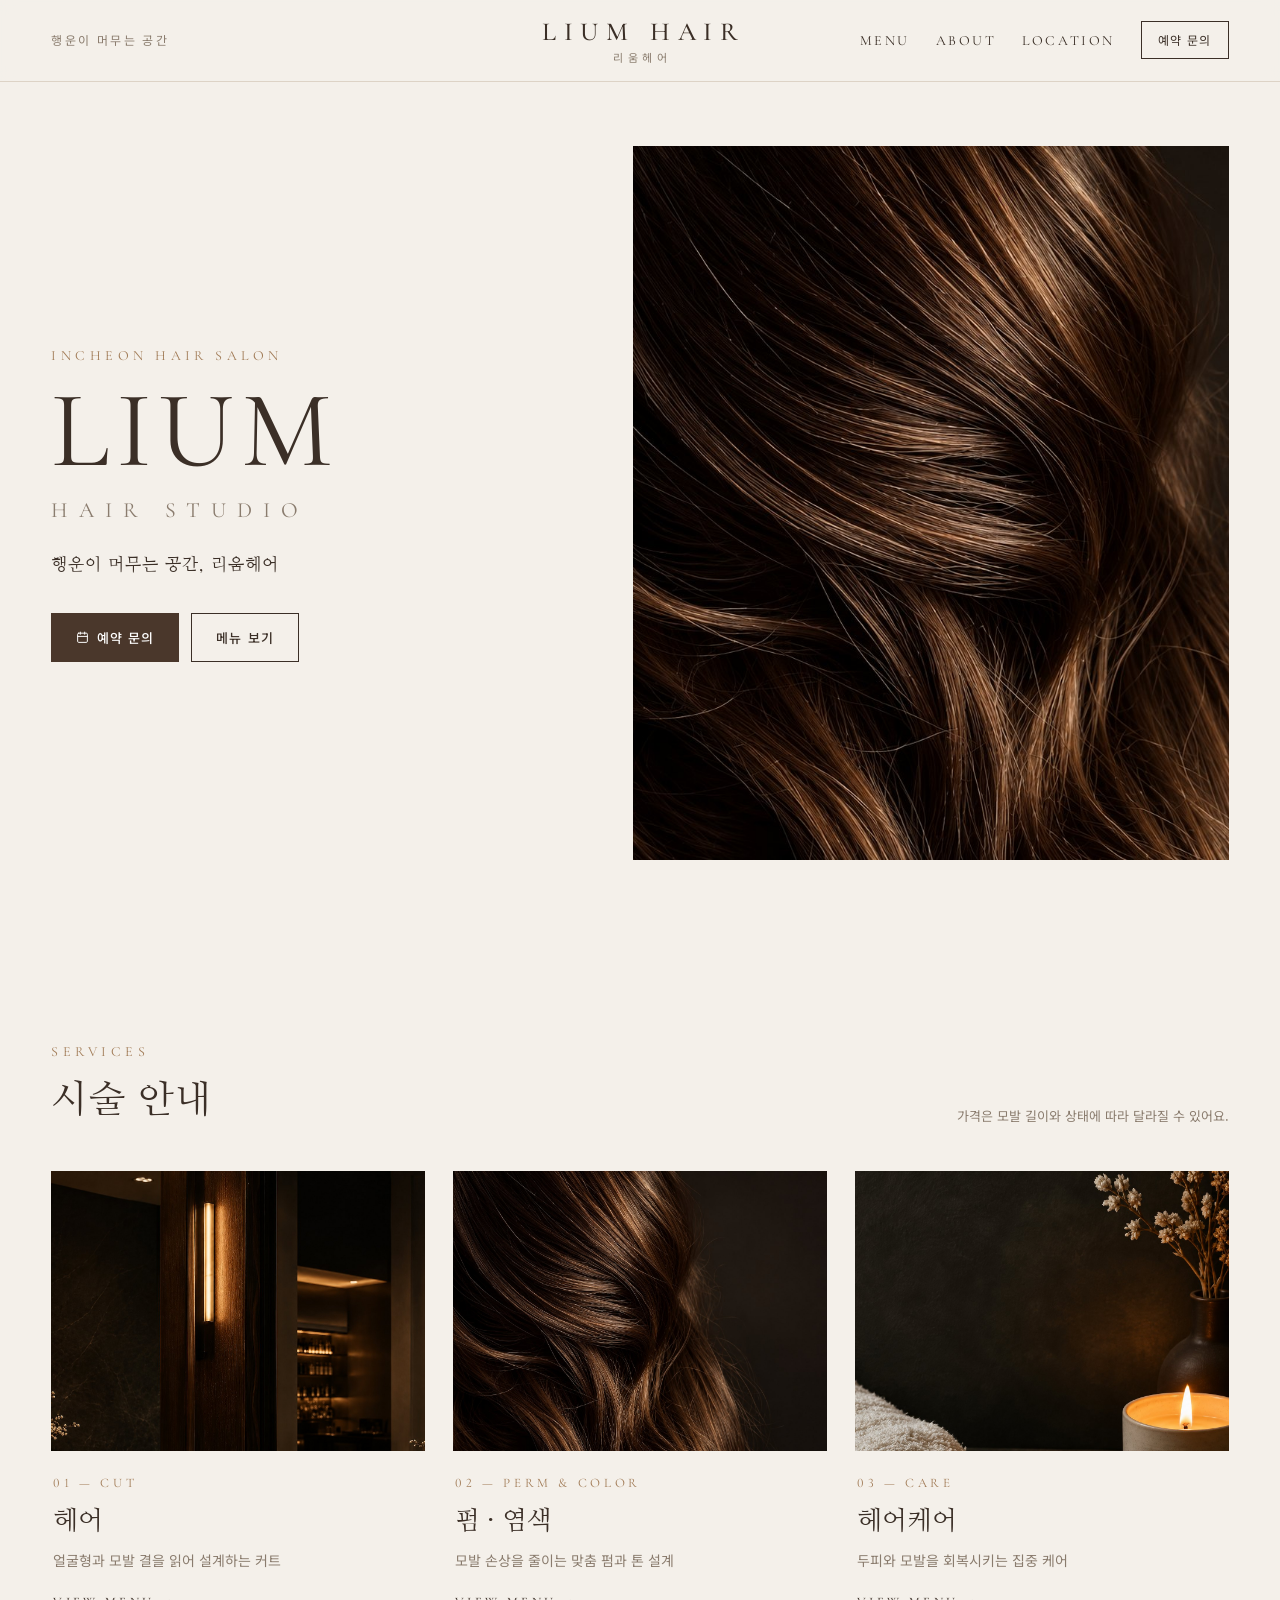
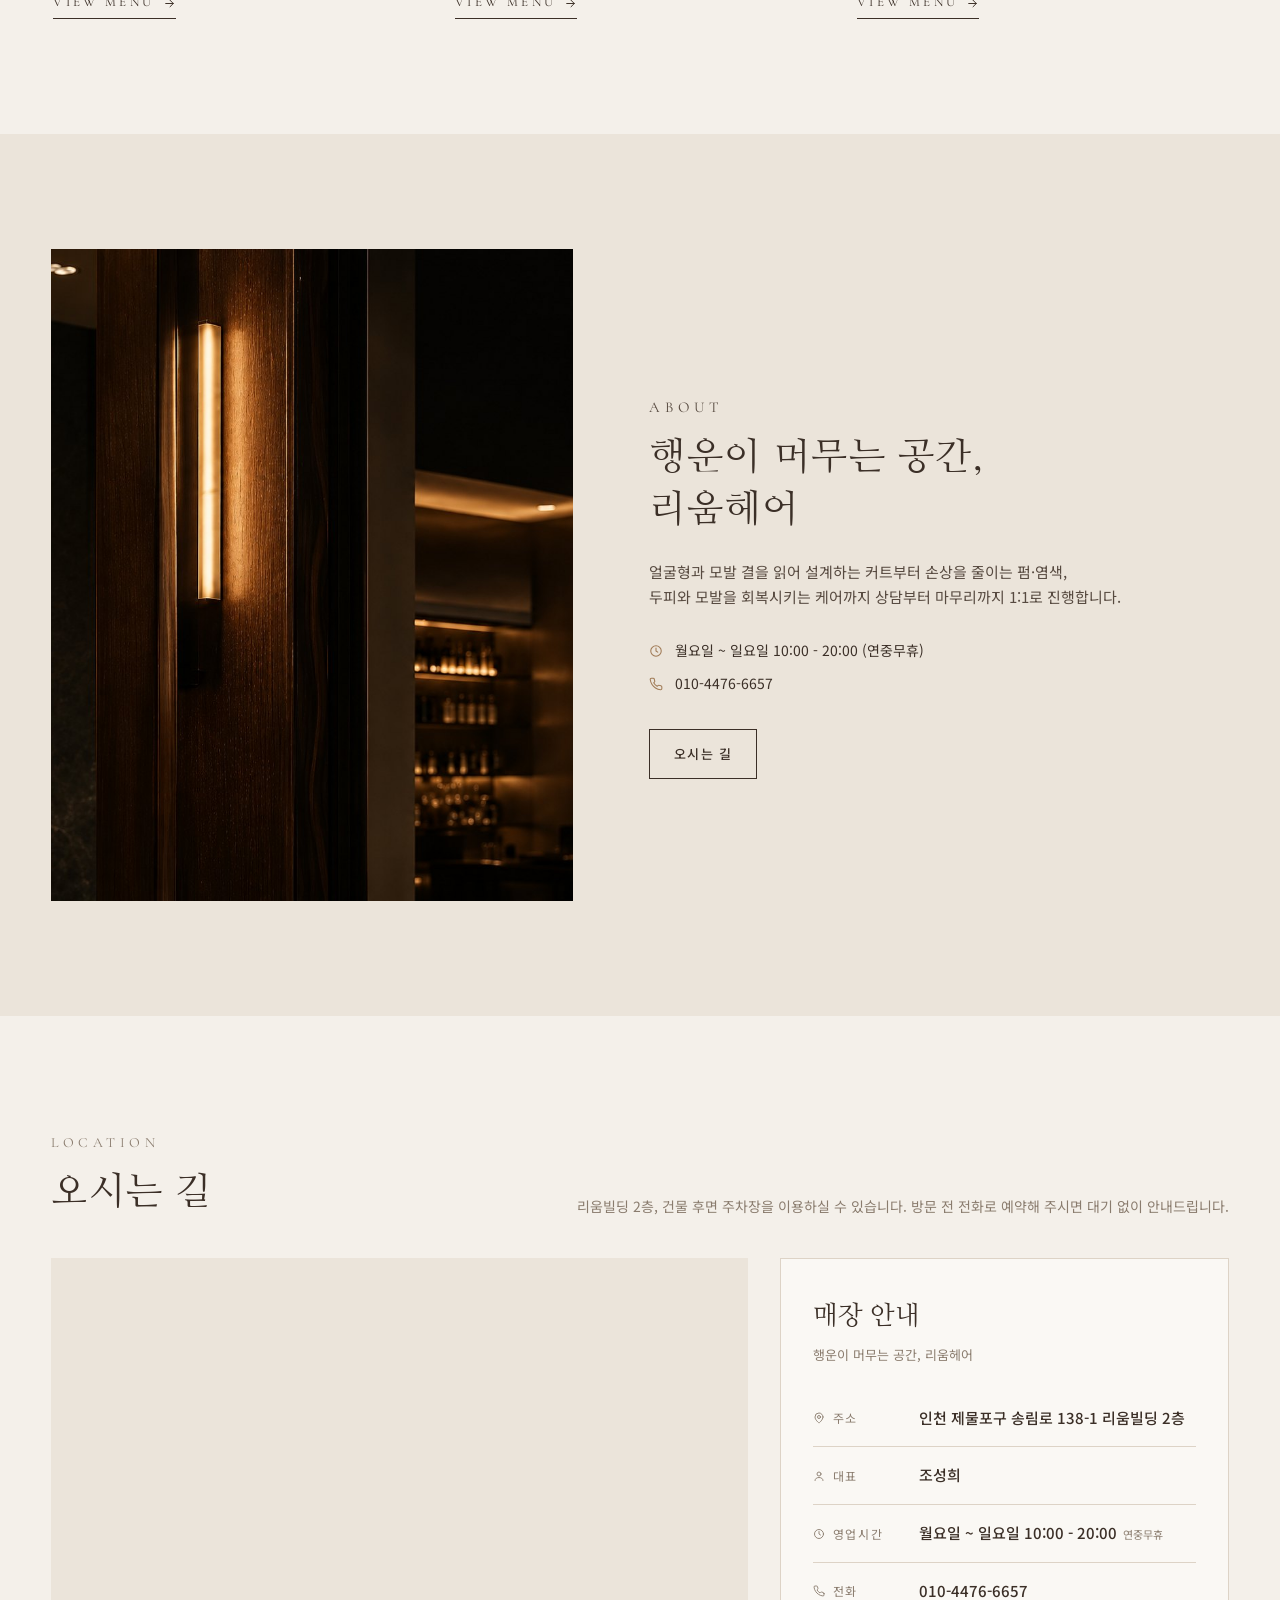
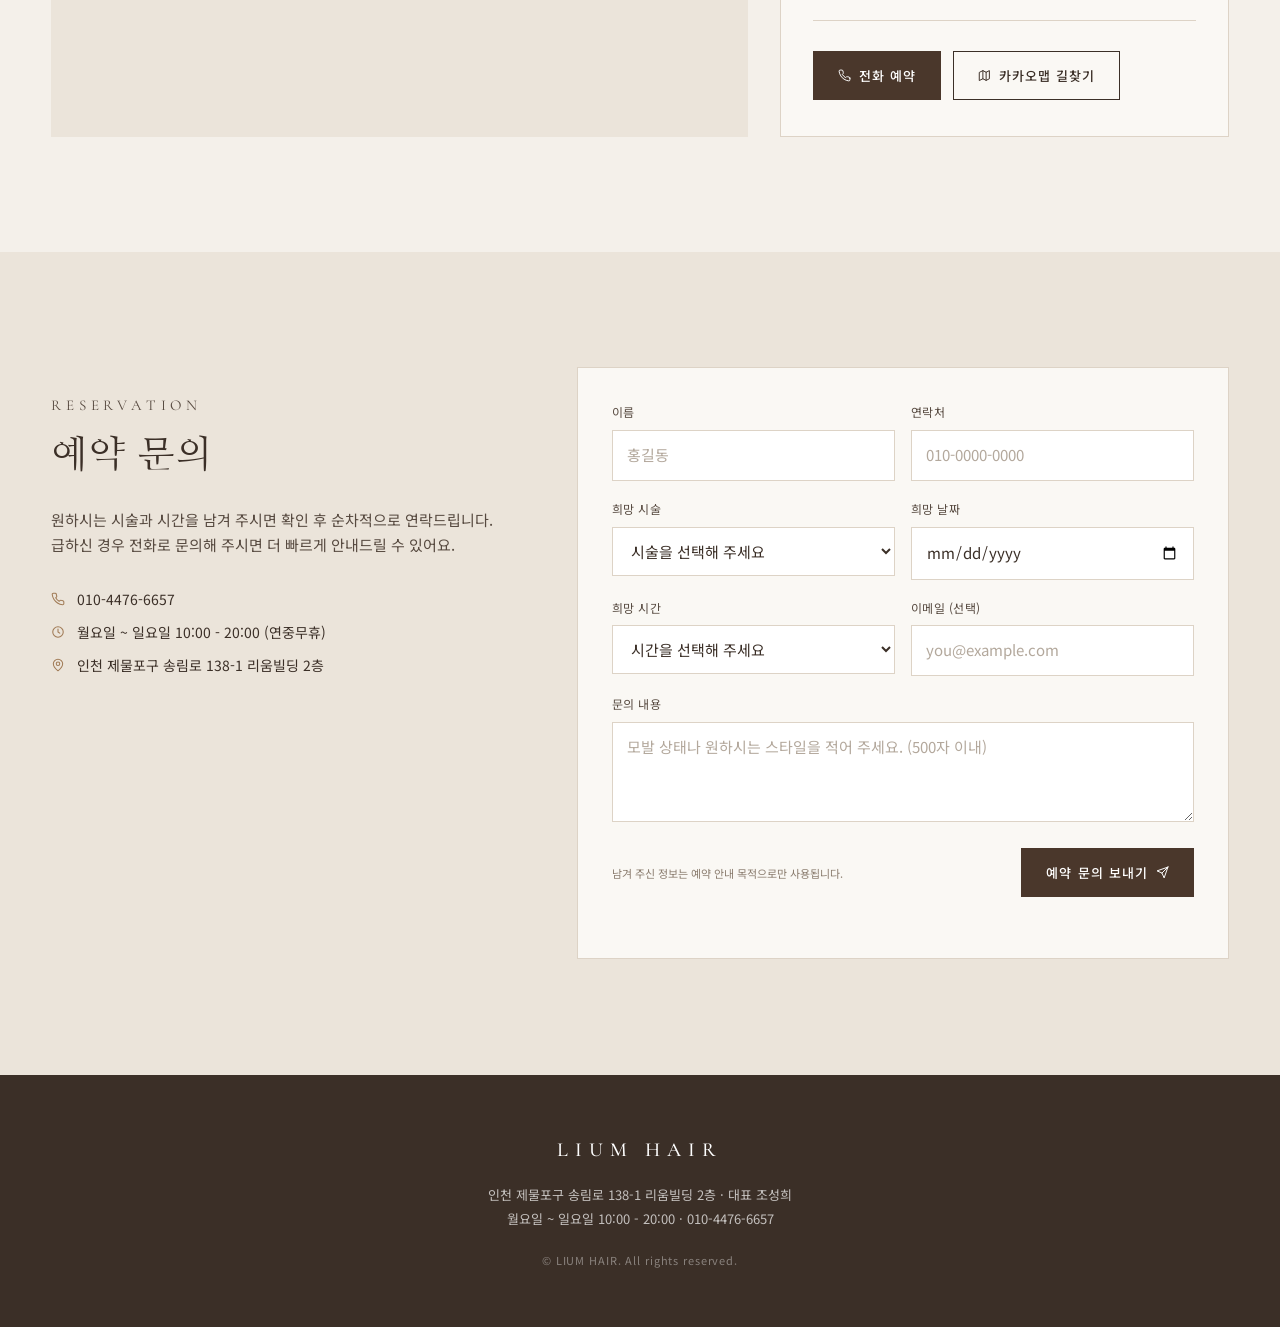
==== commit 1811681a: "Add files via upload" ====
--- a/index.html
+++ b/index.html
@@ -145,7 +145,7 @@
       <div class="form-grid">
         <div class="field"><label for="r-name">이름</label><input id="r-name" name="name" placeholder="홍길동" autocomplete="name"></div>
         <div class="field"><label for="r-phone">연락처</label><input id="r-phone" name="phone" type="tel" inputmode="numeric" placeholder="010-0000-0000" autocomplete="tel"></div>
-        <div class="field"><label for="r-service">희망 시술</label><select id="r-service" name="service"><option value="">시술을 선택해 주세요</option><optgroup label="헤어"><option>남성컷</option><option>여성컷</option><option>학생컷</option></optgroup><optgroup label="펌 · 염색"><option>일반펌</option><option>시니어펌</option><option>히피펌</option><option>기본염색</option><option>시니어염색</option></optgroup><optgroup label="헤어케어"><option>크리닉 + 앰플</option></optgroup><option>상담 후 결정</option></select></div>
+        <div class="field"><label for="r-service">희망 시술</label><select id="r-service" name="service"><option value="">시술을 선택해 주세요</option><optgroup label="헤어"><option>남성컷</option><option>여성컷</option><option>학생컷</option><option>시니어컷</option><option>남성 디자인컷</option><option>여성 디자인컷</option></optgroup><optgroup label="펌 · 염색"><option>일반펌</option><option>시니어펌</option><option>히피펌</option><option>학생 헤어컷 + 다운펌</option><option>남성 헤어컷 + 다운펌</option><option>기본염색</option><option>시니어염색</option></optgroup><optgroup label="헤어케어"><option>두피 + 앰플</option><option>비듬 + 앰플</option><option>손상모발 + 앰플</option><option>크리닉 + 앰플</option></optgroup><option>상담 후 결정</option></select></div>
         <div class="field"><label for="r-date">희망 날짜</label><input id="r-date" name="date" type="date"></div>
         <div class="field"><label for="r-time">희망 시간</label><select id="r-time" name="time"><option value="">시간을 선택해 주세요</option><option>10:00</option><option>10:30</option><option>11:00</option><option>11:30</option><option>12:00</option><option>12:30</option><option>13:00</option><option>13:30</option><option>14:00</option><option>14:30</option><option>15:00</option><option>15:30</option><option>16:00</option><option>16:30</option><option>17:00</option><option>17:30</option><option>18:00</option><option>18:30</option><option>19:00</option></select></div>
         <div class="field"><label for="r-email">이메일 (선택)</label><input id="r-email" name="email" type="email" placeholder="you@example.com" autocomplete="email"></div>
--- a/style.css
+++ b/style.css
@@ -231,3 +231,7 @@
 
   .site-footer { padding: 44px 20px; font-size: 12px; }
 }
+
+/* 숫자 모양 통일 */
+.price-list .price { font-family: var(--sans); font-size: 16px; font-weight: 500; }
+.eyebrow, .num, .nav, .back, .view-menu, .card-sub, .hero-title, .logo-en, .sub-logo { font-variant-numeric: lining-nums; }
